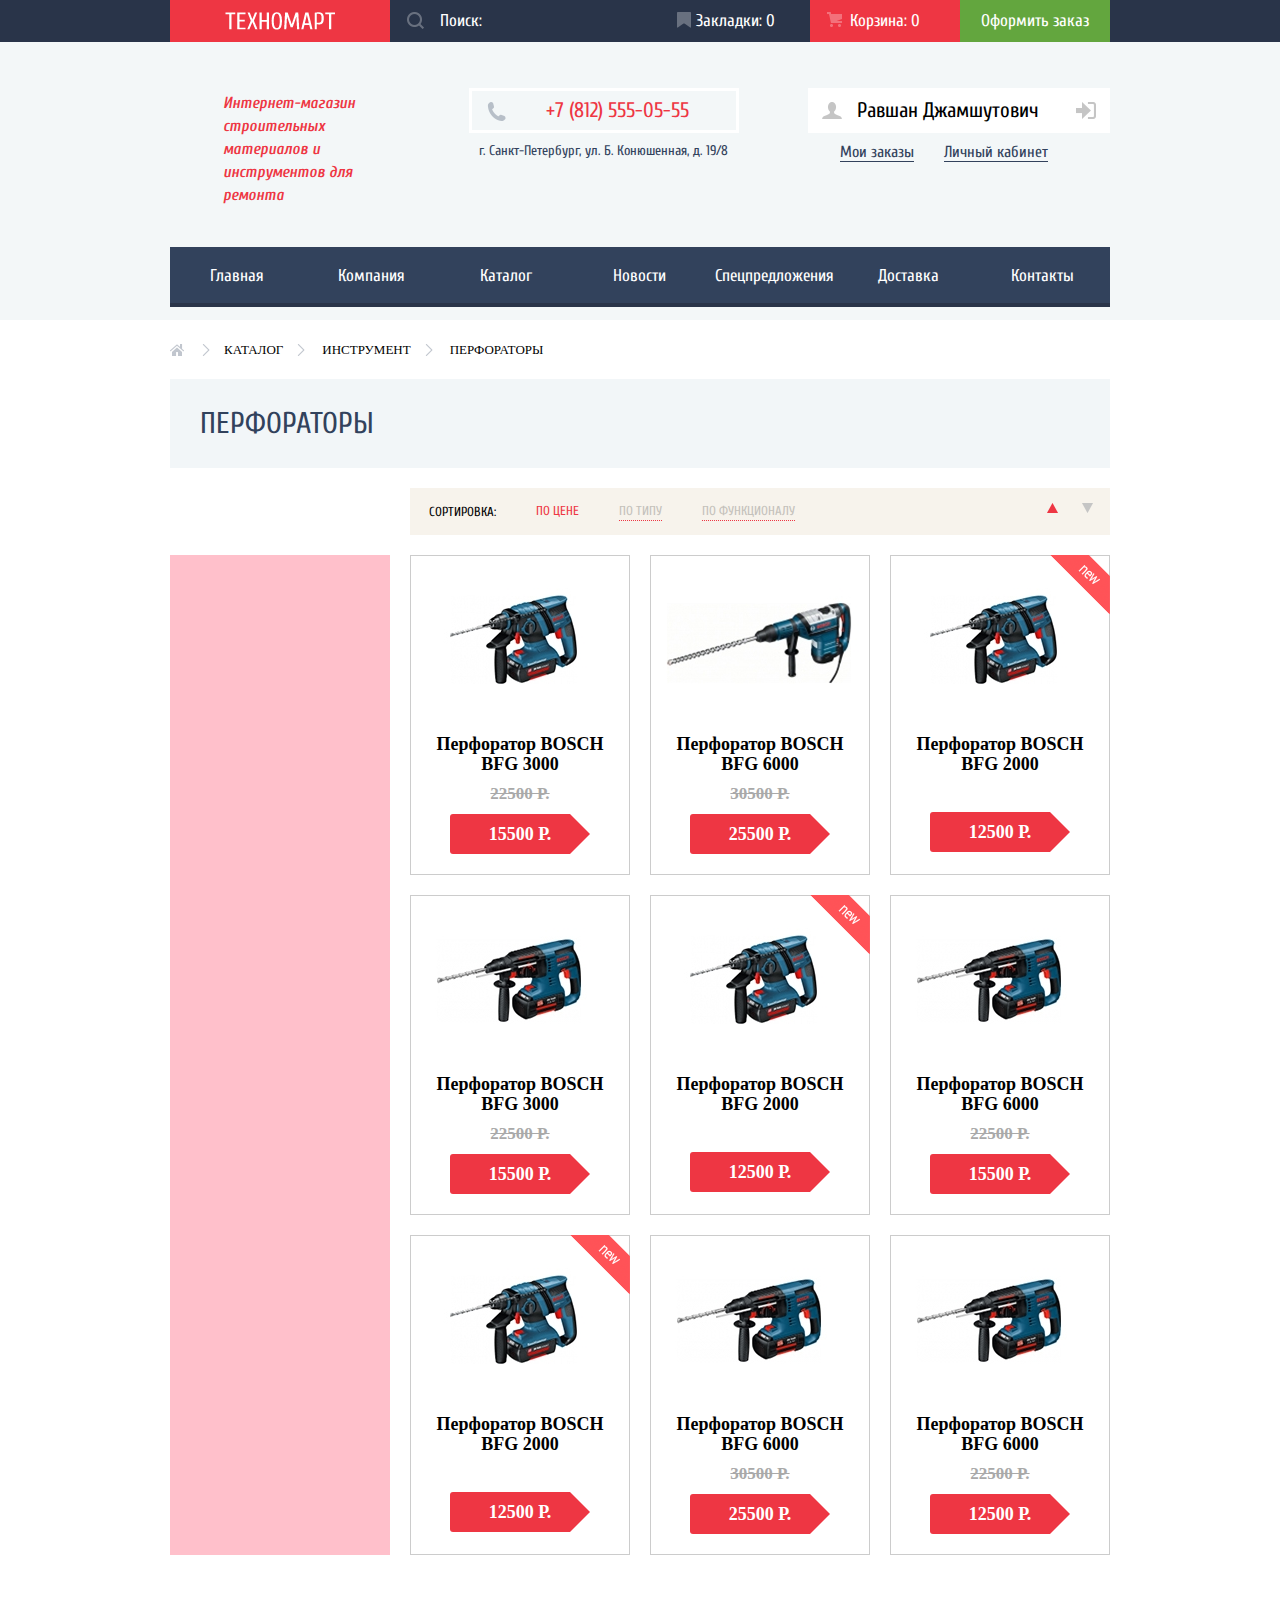
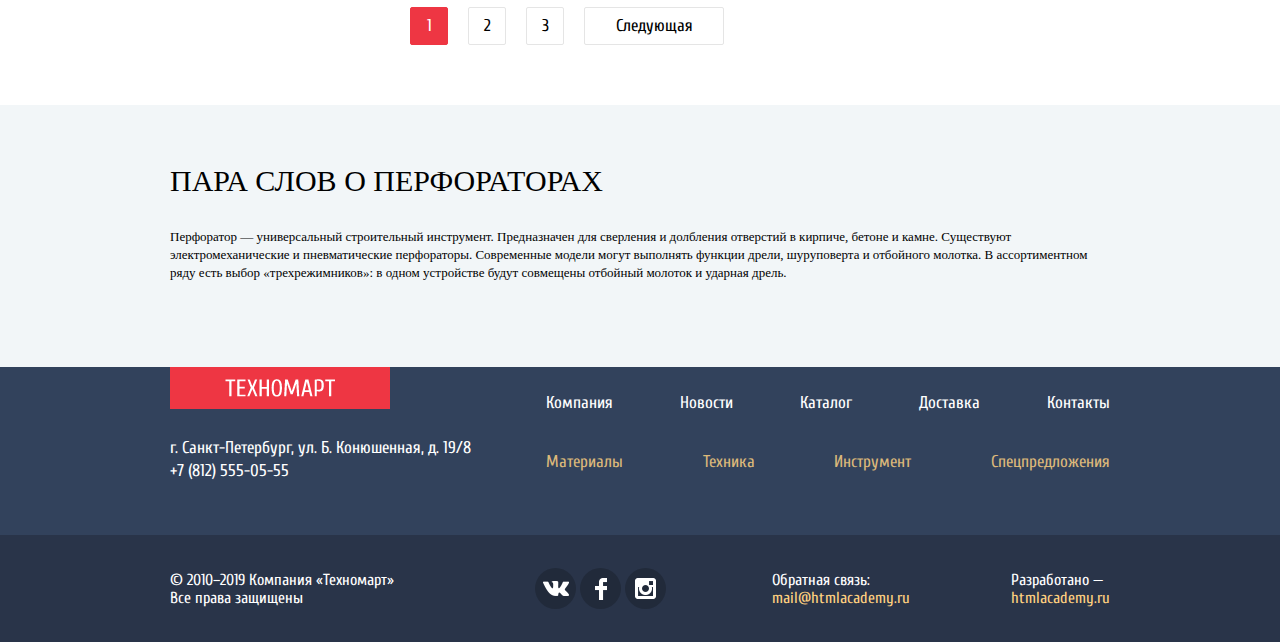
==== catalog.html @ b79b7dbd "change header in catalog" ====
<!DOCTYPE html>
<html lang="ru">
  <head>
    <meta charset="utf-8">
    <title>HTML Academy: Teхномарт</title>
    <link href='https://fonts.googleapis.com/css?family=Open+Sans:400,700&subset=cyrillic-ext,cyrillic' rel='stylesheet' type='text/css'>
    <link href='https://fonts.googleapis.com/css?family=Cuprum:400,700&subset=cyrillic-ext,cyrillic' rel='stylesheet' type='text/css'>
    <link rel="stylesheet" href="./style.css">
  </head>
  <body>
    <header class="header catalog-header">
      <nav class="main-navigation">
        <div class="navigator-container">
          <div class="navigator-wrapper">
            <div class="header-logo logo">
              <a class="logo" href="#">
                <img src="img/logo.png" width="110" height="18" alt="Логотип техномарта">
              </a>
            </div>
            <ul class="user-navigation">
              <li class="user-navigation-item search-form">
                <form class="search" action="https://echo.htmlacademy.ru/" method="post">
                  <input class="search-field" type="text" name="search" placeholder="Поиск:">
                </form>
              </li>
              <li class="user-navigation-item bookmarks"><a href="#">Закладки: 0</a></li>
              <li class="user-navigation-item basket basket-red"><a href="#">Корзина: 0</a></li>
              <li class="user-navigation-item order"> <a href="#">Оформить заказ</a></li>
            </ul>
          </div>
        </div>
        <div class="nav-container">
          <p class="designation">Интернет-магазин строительных материалов и инструментов для ремонта</p>
          <div class="contacts">
            <p class="phone">+7 (812) 555-05-55</p>
            <p class="location">г. Санкт-Петербург, ул. Б. Конюшенная, д. 19/8</p>
          </div>
          <div class="profile-navigation">
            <a class="profile-block" href="#">Равшан Джамшутович</a>
            <div class="user-links">
              <a class="user-link booking" href="#">Мои заказы</a>
              <a class="user-link personal-cabinet" href="#">Личный кабинет</a>
            </div>
          </div>
        </div>
        <ul class="site-navigation">
          <li class="site-navigation-item"><a href="/index.html">Главная</a></li>
          <li class="site-navigation-item"><a href="#">Компания</a></li>
          <li class="site-navigation-item"><a href="#">Каталог</a></li>
          <li class="site-navigation-item"><a href="#">Новости</a></li>
          <li class="site-navigation-item"><a href="#">Спецпредложения</a></li>
          <li class="site-navigation-item"><a href="#">Доставка</a></li>
          <li class="site-navigation-item"><a href="#">Контакты</a></li>
        </ul>
      </nav>
    </header>
    <main>
      <div class="main-container">
        <ul class="search-list">
          <li class="search-item"><a class="search-link" href="#">каталог</a></li>
          <li class="search-item"><a class="search-link" href="#">инструмент</a></li>
          <li class="search-item"><a class="search-link" href="#">перфораторы</a></li>
        </ul>
        <div class="instrument-title-block">
          <h1 class="instrument-title">Перфораторы</h1>
        </div>
        <div class="sorting">
          <span class="sorting-title">Сортировка:</span>
          <ul class="sorting-items">
            <a class="sorting-item sorting-item-active" href="#">По цене</a>
            <a class="sorting-item" href="#">По типу</a>
            <a class="sorting-item" href="#">По функционалу</a>
          </ul>
          <div class="amount-sorting">
            <a href="#" class=" triangle triangle-up" aria-label="Отсортировать по возрастанию"></a>
            <a href="#" class=" triangle triangle-down" aria-label="Отсортировать по убыванию"></a>
          </div>
        </div>
        <div class="catalog-wrapper">
          <form class="filters"></form>
          <div class="catalog-list">
            <div class="catalog-item">
              <div class="actions">
                <a class="buy" href="#">Купить</a>
                <a class="bookmark" href="#">В закладки</a>
              </div>
              <div class="image">
                <img width="218" height="170" src="img/catalog-product2.jpg" alt="Товар в каталоге">
              </div>
              <div class="title">Перфоратор BOSCH BFG 3000</div>
              <div class="discount">22500 Р.</div>
              <div class="price">15500 Р.</div>
            </div>
            <div class="catalog-item">
              <div class="actions">
                <a class="buy" href="#">Купить</a>
                <a class="bookmark" href="#">В закладки</a>
              </div>
              <div class="image">
                <img width="218" height="170" src="img/catalog-product1.jpg" alt="Товар в каталоге">
              </div>
              <div class="title">Перфоратор BOSCH BFG 6000</div>
              <div class="discount">30500 Р.</div>
              <div class="price">25500 Р.</div>
            </div>
            <div class="catalog-item">
              <div class="flag flag-new">новинка</div>
              <div class="actions">
                <a class="buy" href="#">Купить</a>
                <a class="bookmark" href="#">В закладки</a>
              </div>
              <div class="image">
                <img width="218" height="170" src="img/catalog-product4.jpg" alt="Товар в каталоге">
              </div>
              <div class="title selected">Перфоратор BOSCH BFG 2000</div>
              <div class="price">12500 Р.</div>
            </div>
            <div class="catalog-item">
              <div class="actions">
                <a class="buy" href="#">Купить</a>
                <a class="bookmark" href="#">В закладки</a>
              </div>
              <div class="image">
                <img width="218" height="170" src="img/catalog-product3.jpg" alt="Товар в каталоге">
              </div>
              <div class="title">Перфоратор BOSCH BFG 3000</div>
              <div class="discount">22500 Р.</div>
              <div class="price">15500 Р.</div>
            </div>
            <div class="catalog-item">
              <div class="flag flag-new">новинка</div>
              <div class="actions">
                <a class="buy" href="#">Купить</a>
                <a class="bookmark" href="#">В закладки</a>
              </div>
              <div class="image">
                <img width="218" height="170" src="img/catalog-product4.jpg" alt="Товар в каталоге">
              </div>
              <div class="title selected">Перфоратор BOSCH BFG 2000</div>
              <div class="price">12500 Р.</div>
            </div>
            <div class="catalog-item">
              <div class="actions">
                <a class="buy" href="#">Купить</a>
                <a class="bookmark" href="#">В закладки</a>
              </div>
              <div class="image">
                <img width="218" height="170" src="img/catalog-product3.jpg" alt="Товар в каталоге">
              </div>
              <div class="title">Перфоратор BOSCH BFG 6000</div>
              <div class="discount">22500 Р.</div>
              <div class="price">15500 Р.</div>
            </div>
            <div class="catalog-item">
              <div class="flag flag-new">новинка</div>
              <div class="actions">
                <a class="buy" href="#">Купить</a>
                <a class="bookmark" href="#">В закладки</a>
              </div>
              <div class="image">
                <img width="218" height="170" src="img/catalog-product4.jpg" alt="Товар в каталоге">
              </div>
              <div class="title selected">Перфоратор BOSCH BFG 2000</div>
              <div class="price">12500 Р.</div>
            </div>
            <div class="catalog-item">
              <div class="actions">
                <a class="buy" href="#">Купить</a>
                <a class="bookmark" href="#">В закладки</a>
              </div>
              <div class="image">
                <img width="218" height="170" src="img/catalog-product3.jpg" alt="Товар в каталоге">
              </div>
              <div class="title">Перфоратор BOSCH BFG 6000</div>
              <div class="discount">30500 Р.</div>
              <div class="price">25500 Р.</div>
            </div>
            <div class="catalog-item">
              <div class="actions">
                <a class="buy" href="#">Купить</a>
                <a class="bookmark" href="#">В закладки</a>
              </div>
              <div class="image">
                <img width="218" height="170" src="img/catalog-product3.jpg" alt="Товар в каталоге">
              </div>
              <div class="title">Перфоратор BOSCH BFG 6000</div>
              <div class="discount">22500 Р.</div>
              <div class="price">12500 Р.</div>
            </div>
          </div>
        </div>
        <div class="page-links">
          <a class="page-link page-link-active" href="#" aria-label="Текущая страница 1">1</a>
          <a class="page-link" href="#" aria-label="Страница 2">2</a>
          <a class="page-link" href="#" aria-label="Страница 3">3</a>
          <a class="page-link page-link-next" href="#" aria-label="Следующая страница">Следующая</a>
        </div>
      </div>
    </div>
    <div class="info-tool">
      <div class="info-tool-wrapper">
        <h2 class="tool-title">Пара слов о перфораторах</h2>
        <p class="tool-desc">Перфоратор — универсальный строительный инструмент. Предназначен для сверления и долбления отверстий в кирпиче, бетоне и камне. Существуют электромеханические и пневматические перфораторы. Современные модели могут выполнять функции дрели, шуруповерта и отбойного молотка. В ассортиментном ряду есть выбор «трехрежимников»: в одном устройстве будут совмещены отбойный молоток и ударная дрель.</p>
      </div>  
      </div>
    <footer class="main-footer">
      <div class="first-footer-container">
        <div class="first-footer">
          <div class="footer-logo logo">
            <a class="logo" href="#">
              <img src="img/logo.png" width="110" height="18" alt="Логотип техномарта">
            </a>
          </div>
          <ul class="footer-navigator-items">
            <li><a class="footer-navigator-link" href="#">Компания</a></li>
            <li><a class="footer-navigator-link" href="#">Новости</a></li>
            <li><a class="footer-navigator-link" href="#">Каталог</a></li>
            <li><a class="footer-navigator-link" href="#">Доставка</a></li>
            <li><a class="footer-navigator-link" href="#">Контакты</a></li>
          </ul>
          <div class=" footer-contacts">
            <p>г. Санкт-Петербург, ул. Б. Конюшенная, д. 19/8</p>
            <p>+7 (812) 555-05-55</p>
          </div>
          <ul class="footer-promo-items">
            <li><a class="footer-promo-link" href="#">Материалы</a></li>
            <li><a class="footer-promo-link" href="#">Техника</a></li>
            <li><a class="footer-promo-link" href="#">Инструмент</a></li>
            <li><a class="footer-promo-link" href="#">Спецпредложения</a></li>
          </ul>
        </div>
      </div>  
      <div class="second-footer">
        <div class="second-footer-container">
          <p>© 2010–2019 Компания &laquo;Техномарт&raquo;<br> Все права защищены</p>
          <ul class="footer-social">
            <li><a class="footer-social-link footer-social-link-vk" href="#"><span class="visually-hidden">Мы в контакте</span></a></li>
            <li><a class="footer-social-link footer-social-link-fb" href="#"><span class="visually-hidden">Мы в фейсбуке</span></a></li>
            <li><a class="footer-social-link footer-social-link-insta" href="#"><span class="visually-hidden">Мы в инстаграмме</span></a></li>
          </ul>
          <address class="footer-copyright">
            <p>Обратная связь:</p>
            <a class="footer-link" href="#">mail@htmlacademy.ru</a>
          </address>
          <div>
            <p>Разработано — </p>
            <a class="footer-link" href="https://htmlacademy.ru/intensive/htmlcss">htmlacademy.ru</a>
          </div>
        </div> 
      </div>
    </footer>
  </main>
---- style.css ----
body {
  margin: 0;
  padding: 0;
  font-family: "Cuprum";
  font-size: 17px;
  line-height: 18px;
  font-weight: 400;
  color: #000000;
}

.visually-hidden {
  display: none;
}

.user-navigation, .site-navigation {
  list-style: none;
}

.header {
  width: 100%;
  background-color: #f3f7f8;
  min-height: 320px;
  margin-bottom: 60px;
}

.navigator-container {
  background-color: #293449;
  width:100%;
}

.navigator-wrapper  {
  display: flex;
  justify-content:space-between;
  width: 940px;
  min-height: 42px;
  padding:0;
  margin:0;
  margin:0 auto;
}

.user-navigation {
  display:flex;
  align-items: center;
  margin:0;
  padding:0;
}

.logo {
  display: flex;
  justify-content: center;
  align-items: center;
  width: 220px;
  min-height:42px;
  background-color: #ee3643;
}

.logo:hover {
  background-color: #ca2c37;
}

.logo:active {
  background-color: #ba2732;
}

.user-navigation-item,
.search-form input::placeholder {
  color:#ffffff;
  font-size: 17px;
  font-family: "Cuprum";
  line-height: 18px;
}

.search-form input::placeholder {
  padding-left:50px;
  box-sizing: border-box;
}

.user-navigation a {
  display:flex;
  width: 150px;
  min-height: 42px;
  align-items: center;
  justify-content: center;
}

.user-navigation a:active,
.user-navigation a:hover {
  background-color: #212a3a;
}

.user-navigation a:focus {
  background-color: #161d29;
  opacity:0.3;
}

.search-form {
  position: relative;
  width:270px;
}

.search-form::before {
  content: "";
  position: absolute;
  top:12px;
  left:17px;
  width:17px;
  height: 17px;
  background-image: url("img/icon-search.png");
  background-repeat: no-repeat;
  background-position: 0 0;
}

.bookmarks {
  position: relative;
}

.bookmarks::before {
  content: "";
  position: absolute;
  top:12px;
  left:17px;
  width:14px;
  height: 16px;
  background-image: url("img/icon-bookmark.png");
  background-repeat: no-repeat;
  background-position: 0 0;
}

.basket {
  position: relative;
}

.basket::before {
  content: "";
  position: absolute;
  top:12px;
  left:17px;
  width:15px;
  height:15px;
  background-image: url("img/cart-icon.png");
  background-repeat: no-repeat;
  background-position: 0 0;
}

.user-navigation-item.order  {
  background-color: #63a63e;
}

.user-navigation-item.order:hover a {
  background-color: #5fbb2d;
}

.user-navigation-item.order:active {
  background-color: #63a63e;
  opacity: 0.8;
}

.search-form  input {
  width: 270px;
  min-height: 42px;
  border: none;
  background-color: inherit;
  padding: 0;
}

.header a {
  text-decoration:none;
  color:#ffffff;
}

.nav-container p {
  color: #ee3643;
}

.designation {
  width: 196px;
  margin: 50px 70px 40px 53px;
  padding: 0;
  font-size: 16px;
  font-style: italic;
  font-family: "Cuprum";
  line-height: 23px;
  font-weight: 600;
}

.contacts {
  margin-right: 69px;
  width:270px;
}

.phone {
  position: relative;
  box-sizing: border-box;
  display: flex;
  align-items: center;
  width: 270px;
  height: 45px;
  border: 3px solid #ffffff;
  font-size: 21px;
  line-height: 21px;
  margin-top:46px;
  margin-bottom: 6px;
  padding-left: 74px;
}

.phone::before {
  content: "";
  position: absolute;
  top:11px;
  left:15px;
  width:19px;
  height: 19px;
  background-image: url("img/icon-phone.png");
}

.contacts .location {
  display: inline-block;
  color: #32425c;
  font-size: 14px;
  line-height: 24px;
  padding-left:10px;
  margin:0;
}

.login-navigation {
  display:flex;
  list-style: none;
  margin-top: 46px;
  padding:0;
}

.login-navigation a {
  display: flex;
  justify-content: center;
  align-items: center;
  font-size: 21px;
  line-height: 21px;
  color:#000000;
  background-color: #ffffff;
  border:none;
  height: 45px;
}

.login-link {
  position: relative;
  width: 121px;
  padding-left: 17px;
  margin-right: 10px;
  box-sizing: border-box;
}

.login-link::before {
  content: "";
  position: absolute;
  top:14px;
  left:14px;
  width:20px;
  height: 17px;
  background-image: url("img/icon-login.png");
}

.login-link:hover,
.registration-link:hover {
  color: #ee3643;
}

.login-link:active,
.registration-link:active {
  color: #b2b2b2;
}

.registration-link {
  width: 150px;
}

.nav-container {
  display:flex;
  justify-content: space-between;
  width:940px;
  margin:0 auto;
}

.site-navigation {
  display:flex;
  flex-wrap: wrap;
  justify-content:space-around;
  width: 940px;
  min-height: 56px;
  background-color:#32425c;
  border-bottom: 4px solid #293449;
  padding: 0;
  margin: 0;
  margin: 0 auto;
}

.site-navigation a {
  display:flex;
  justify-content: center;
  align-items: center;
  width: 127px;
  min-height: 56px;
  font-size: 17px;
  line-height: 17px;
}
.site-navigation a:active,
.site-navigation a:hover {
  background-color: #293449;
}

.site-navigation a:focus {
  background-color: #293449;
  opacity:0.5;
}
  /* для секшн каталог */
.main-container {
  /* width: 940px; */
  margin: 0 auto;
}

.promo-item {
  position: relative;
  width: 300px;
  height: 123px;
  padding-left: 23px;
  padding-right: 23px;
  box-sizing: border-box;
}

.promo {
  margin-bottom: 53px;
}

.promo-item h3 {
  font-size: 24px;
  font-weight: 700;
  line-height: 30px;
  color: #ffffff;
  margin: 0;
  padding: 0;
  padding-top: 23px;
  margin-bottom: 11px;
}

.promo-item-link {
  position: relative;
  display:flex;
  justify-content: center;
  align-items: center;
  width:135px;
  min-height:38px;
  font-size: 14px;
  line-height: 18px;
  text-transform: uppercase;
  color:#ffffff;
  text-decoration: none;
  box-sizing: border-box;
}

.promo-item-materials a {
  background-color: #e5ac40;
}

.promo-item-tool a {
  background-color: #35a9cc;
}

.promo-item-teсhnics a {
  background-color: #c682c2;
}

.promo-item-discount a {
  background-color: #80c181;
}

.promo-item-delivery a {
  background-color: #e5ad40;
}

.promo-item a:hover {
  background-color: rgba(0, 0, 0, 0.3);
}

.promo-item a:active {
  background-color: rgba(0, 0, 0, 0.5);
}

.promo-item-materials {
  background-color: #f6b22d;
}

.promo-item-tool {
background-color: #3bbce3;
}

.promo-item-teсhnics {
  background-color: #dc91d8;
}

.promo-item-discount {
  background-color: #8ed78f;
  grid-column: 3/4;
}

.promo-item-delivery {
  background-color: #ffc047;
  grid-column: 3/4;
}

.promo-item::after {
  content: "";
  position: absolute;
  display: block;
}

.promo-item-materials::after {
  top: 35px;
  right: 40px;
  width: 44px;
  height: 65px;
  background-image: url("img/icon-1.png");
}

.promo-item-tool::after {
  top: 35px;
  right: 40px;
  width: 75px;
  height: 61px;
  background-image: url("img/icon-2.png");
}

.promo-item-teсhnics::after {
  top: 35px;
  right: 40px;
  width: 78px;
  height: 62px;
  background-image: url("img/icon-3.png");
}

.promo-item-discount::after {
  top: 30px;
  right: 40px;
  width: 59px;
  height: 72px;
  background-image: url("img/icon-4.png");
}

.promo-item-delivery::after {
  top: 35px;
  right: 40px;
  width: 78px;
  height: 63px;
  background-image: url("img/icon-5.png");
}

.promo-list a {
  list-style: none;
}

.promo-main-container {
  margin: 0 auto;
  width: 940px;
}

.promo-list {
  list-style: none;
  display: grid;
  grid-template-columns: 300px 300px 300px;
  grid-template-rows: 123px 123px 123px;
  grid-gap: 20px;
  padding-left: 0;
  margin: 0;
}

.first-promo-container {
  display:flex;
  justify-content: space-between;
  margin-bottom:20px;
}

.second-promo-container {
  display: flex;
  justify-content: space-between;
  width:940px;
}

.slider-item {
  display: none;
}

.slider-item:nth-child(1) {
  display: block;
}

.slider {
  width: 620px;
  position: relative;
}

.slider-list {
  position: absolute;
  margin: 0;
  padding: 0;
  list-style: none;
}

.slider-item {
  position: relative;
}

.slider-item h3 {
  position: absolute;
  top: 25px;
  left: 25px;
  font-size: 36px;
  font-weight: 700;
  line-height: 30px;
  color: #ffffff;
  text-transform: uppercase;
  margin: 0;
}

.slider-item p {
  position: absolute;
  top: 70px;
  left: 25px;
  font-size: 18px;
  line-height: 0.4;
  color: #ffffff;
  margin: 0;
}

.button {
  width: 200px;
  min-height: 38px;
  display: flex;
  align-items: center;
  justify-content: center;
  font-size: 14px;
  line-height: 18px;
  text-transform: uppercase;
  text-decoration: none;
  color: #ffffff;
  background-color: #ee3643;
  border-radius: 3px;
  border: none;
  box-sizing: border-box;
}

.slider-item-button.button {
  position: absolute;
  bottom: 25px;
  left: 25px;
  width: 195px;
}

.button:hover,
.button:focus {
  background-color: #ca2c37;
}

.button:active {
  background-color: #ba2732;
}

.slider-controls i {
  position: relative;
  display: inline-block;
  width: 22px;
  height: 40px;
  cursor: pointer;
}

.slider-arrow-left,
.slider-arrow-right {
  width: 22px;
  height: 40px;
  position: absolute;
  cursor: pointer;
  z-index: 4;
  padding: 0;
  margin: 0;
  border: none;
  background-color: transparent;
}

.slider-arrow-left {
  left: 24px;
  top: 114px;
  display: block;
  background-image: url("img/icon-left.png");
  background-repeat: no-repeat;
}

.slider-arrow-right {
  right: 24px;
  top: 114px;
  display: block;
  background-image: url("img/icon-right.png");
  background-repeat: no-repeat;
}

.popular-products-title.container,
.popular-producers-title.container{
  display: flex;
  justify-content: space-between;
  align-items: center;
  flex-wrap: wrap;
  width: 940px;
  min-height: 89px;
  background-color: #f9f5f0;
  margin: 0 auto;
  margin-bottom: 20px;
}

.producers-button.button,
.popular-products-button.button {
  width: 253px;
}

.popular-products-title.container h3,
.popular-producers-title.container h3 {
  color: #32425c;
  font-size: 30px;
  line-height:30px;
  font-weight: 400;
  text-transform: uppercase;
  margin:0;
  padding-left: 30px;
}

.popular-products-title.container div,
.popular-producers-title.container div {
  padding-right:24px;
}

.producers-list {
  display:flex;
  flex-wrap: wrap;
  justify-content: space-between;
  width:940px;
  margin: 0 auto;
  list-style: none;
  padding:0;
}

.producers-item {
  position: relative;
  display:block;
  width: 220px;
  min-height: 145px;
  background-color: #ffffff;
  border: 1px solid #ebebeb;
  box-sizing: border-box;
  margin-bottom: 20px;
}

.producers-item:hover {
  border: none;
  box-shadow: 0 14px 28px rgba(0,0,0,0.25), 0 10px 10px rgba(0,0,0,0.22);
}

.producers-item:active {
  border: none;
  box-shadow: 0 7px 14px rgba(0,0,0,0.25), 0 5px 5px rgba(0,0,0,0.22);
  opacity: 0.5;
}

.producers-list a {
  position: absolute;
  top: 50%;
  left: 50%;
  margin-right: -50%;
  transform: translate(-50%, -50%);
  text-align: center;
}

.catalog-items {
  display: grid;
  grid-template-columns:auto auto auto auto;
  gap: 20px;
  width: 940px;
  margin: 20px auto;
}

.catalog-item {
  position: relative;
  display: inline-block;
  width: 218px;
  font-family: "PT Sans";
  color: #000000;
  font-size: 18px;
  font-weight: bold;
  line-height: 20px;
  border: 1px solid #ccc;
  text-align: center;
}

.catalog-item:hover {
  border: none;
  box-shadow: 0 14px 28px rgba(0,0,0,0.25), 0 10px 10px rgba(0,0,0,0.22);
}

.catalog-item .flag {
  position: absolute;
  top: -1px;
  right: -1px;
  width: 60px;
  height: 60px;
  text-indent: -1000px;
  overflow: hidden;
  z-index: 20;
}

.catalog-item .flag-new {
  background: url("img/new-flag.png") no-repeat 0 0;
}

.catalog-item .actions {
  position: absolute;
  top: 0;
  left: 0;
  width: 218px;
  height: 88px;
  padding: 40px 0;
  background-color: rgba(255,255,255,0.9);
  z-index: 10;
}

.catalog-item .actions .buy,
.catalog-item .actions .bookmark {
  display: block;
  width: 129px;
  text-align: center;
  margin: 0 auto;
  margin-bottom: 7px;
  padding: 7px 0;
  background-color: #63a63e;
  border: 3px solid #63a63e;
  border-bottom-color: #367315;
  color: #ffffff;
  font-weight: normal;
  font-family: "Cuprum", sans-serif;
  font-size: 14px;
  line-height: 18px;
  border-radius: 3px;
  text-decoration: none;
  text-transform: uppercase;
}

.catalog-item .actions .buy {
  position: relative;
}

.catalog-item .actions .buy::before {
  content: "";
  position: absolute;
  top: 7px;
  left: 17px;
  width: 15px;
  height: 15px;
  background-image: url(img/cart-icon.png);
  background-repeat: no-repeat;
  background-position: 0 0;
}

.catalog-item .actions .buy:hover {
  background-color: #5fbb2d;
  border-bottom: 2px solid #367315;
}

.catalog-item .actions .buy:active {
  background-color: #518534;
  border-bottom-color: #518534;
}

 .catalog-item .actions .bookmark {
  color:#32425c;
  background-color: #ffffff;
  border-bottom-color: #63a63e;
}

.catalog-item .actions .bookmark:hover {
  color: #32425c ;
  border-color: #32425c;
}

.catalog-item .actions .bookmark:active {
  color: #32425c;
  border-color: #32425c;
  opacity: 0.5;
}

.catalog-item .image {
  width: 218px;
  height: 168px;
}

.catalog-item .image img {
  max-width: 100%;
}

.catalog-item .title {
  min-height: 40px;
  padding: 0 25px;
  margin-top: 10px;
  margin-bottom: 10px;
}

.title.selected {
  margin-bottom: 38px;
}

.catalog-item .discount {
  color: #a9a9a9;
  text-decoration: line-through;
  font-size: 17px;
}

.catalog-item .price {
  position: relative;
  width: 80px;
  margin: 10px auto;
  margin-bottom: 20px;
  padding: 10px 30px;
  color: #ffffff;
  background-color: #ee3643;
  border-radius: 3px;
}

.catalog-item .price:after {
  content: "";
  position: absolute;
  top: 0;
  right: -20px;
  width: 0;
  height: 0;
  border: 20px solid white;
  border-left-color: #ee3643;
}

.catalog-item .actions {
  display: none;
}

.catalog-item:hover .actions {
  display: block;
}
.catalog-item:hover .image {
  opacity: 0.8;
}

.popular-producers {
  margin-bottom: 65px;
}

.services {
  color:#000000;
  background-color: #f4f8f9;
}

.services h3,
.technomart-information h3 {
  font-size: 30px;
  line-height: 30px;
  font-weight: normal;
  text-transform: uppercase;
  color:#000000;
  margin:0;
  margin-bottom: 28px;
}

.service {
  padding-top: 65px;
}
 
.service-items-text {
  display: flex;
  list-style: none;
  margin: 0;
  padding: 0;
}

.services p,
.technomart-information p {
  font-family: "PT Sans";
  font-size: 13px;
  line-height: 24px;
  color: #000000;
  font-weight: normal;
  margin: 0;
}

.service p {
  margin-bottom: 62px;
}

.service-item-text {
  width: 500px;
  flex-shrink: 0;
}

.service-item-title {
  color: #32425c;
  font-size: 36px;
  line-height: 36px;
  padding-top: 3px;
}

.service-link {
  display: block;
  width: 240px;
  font-size: 21px;
  line-height: 30px;
  color:#ffffff;
  background-color: #32425c;
  border-bottom: 1px solid #293449;
  text-decoration: none;
  padding-top: 15px;
  padding-bottom: 15px;
  padding-left: 22px;
  padding-right: 22px;
  box-sizing: border-box;
}

.service-link:hover {
  background-color: #293449;
}

.service-link:active {
  color: #32425c;
  background-color: #ffffff;
  border-bottom: 1px solid #ffffff;
}

.service-item-wrapper .service-item-desc {
  max-width: 320px;
  margin-bottom: 30px;
} 

.services .container {
  width: 940px;
  margin: 0 auto;
}

.services .wrapper {
  display: flex;
}

.services {
  margin-bottom: 80px;
}

.slider-wrapper {
  display: flex;
  justify-content: space-between;
}

.service-container {
  max-width: 500px;
  overflow: hidden;
}
.service-input {
  display: none;
}

.service-input-guarantee:checked ~ .service-container .service-items-text {
  margin-left: -500px;
}

.service-input-credit:checked ~ .service-container .service-items-text {
  margin-left: -1000px;
} 
.credit-button {
  width: 195px;
  box-sizing: border-box;
  margin: 0;
  padding: 0;
}

.transport-items {
  color:#000000;
  margin: 0;
  padding: 0;
  list-style: none;
}

.transport-item a {
  font-size: 18px;
  line-height: 20px;
}

.technomart-information {
  width: 940px;
  margin: 0 auto;
  display: flex;
  justify-content: space-between;
  margin-bottom: 80px;
}

.about-technomart {
  width: 519px;
}

.technomart-information p {
  margin: 0;
  margin-bottom: 20px;
  font-weight: normal;
}

.technomart-information h3 {
  margin: 0;
  margin-bottom: 25px;
}

.transport-item {
  position: relative;
  padding-left: 38px;
  margin-bottom: 22px;
}

.transport-item::before {
  content: "";
  position: absolute;
  top: 7px;
  left: 0;
  display: block;
  width: 25px;
  height: 2px;
  background-color: #ee3643;
}

.map {
  margin-bottom: 30px;
}

.technomart-information .first-paragraph {
  margin: 0;
  margin-bottom: 31px;
}

.services-button.button {
  width: 220px;
}

.contacts-button.button {
  width: 300px;
}

 .main-footer {
   background-color: #32425c;
 }

.main-footer p {
   color: #ffffff;
   margin: 0;
   margin-bottom: 5px;
}

.first-footer {
   display: grid;
   grid-template-columns: 40% 60%;
   background-color: #32425c;
   margin-bottom: 50px;
}

.footer-logo {
   margin-bottom: 30px;
}

.footer-navigator-items,
.footer-promo-items {
  display: flex;
  align-items: center;
  justify-content: space-between;
  list-style: none;
  padding: 0;
  margin: 0;
}

.footer-navigator-items a,
.footer-promo-items a {
  text-decoration: none;
  color:#ffffff;
}

.footer-promo-items a {
  color: #dbb87a;
}

.footer-promo-link:hover,
.footer-navigator-link:hover {
  text-decoration: underline;
}

.footer-promo-link:active,
.footer-navigator-link:active {
  text-decoration: none;
  opacity: 0.5;
}

.second-footer {
  min-height: 107px;
  background-color: #293449;
}

.second-footer p {
  font-style: normal;
  font-size: 16px;
  line-height: 18px;
  margin: 0;
  padding: 0;
}

.second-footer-container {
  display: flex;
  align-items: center;
  justify-content: space-between;
  width: 940px;
  min-height: inherit;
  margin: 0 auto;
}

.footer-social {
  list-style: none;
  display: flex;
  justify-content: space-between;
}

.footer-social-link {
  display: block;
  width: 41px;
  height: 41px;
  border-radius: 50%;
  text-decoration: none;
  background-color: #212a3a;
  background-repeat: no-repeat;
  background-position: center;
  box-sizing: border-box;
  margin-right: 4px;
}

.footer-social-link:hover,
.footer-social-link:active {
  background-color: #ee3643;
}

.footer-social-link-vk {
  background-image: url("img/vk-icon.png");
}

.footer-social-link-fb {
  background-image: url("img/fb-icon.png");
}

.footer-social-link-insta {
  background-image: url("img/insta-icon.png");
}

.footer-link {
  text-decoration: none;
  font-size: 16px;
  line-height: 18px;
  color: #ffd180;
  font-style: normal;
}

.footer-link:hover {
  text-decoration: underline;
}

.footer-link:active {
  text-decoration: none;
  color: #ee3643;
}

.first-footer-container {
  max-width: 940px;
  margin: 0 auto;
}

/* styles for catalog */

.basket-red {
  background-color: #ee3643;
}

.user-links {
  display: flex;
  justify-content: center;
}

.user-links .user-link{
  color: #32425c;
  font-size: 16px;
  border-bottom: 1px solid #32425c;
  margin-right: 30px;
}

.profile-navigation .profile-block {
  position: relative;
  min-width: 186px;
  padding-left:  47px;
  padding-right: 69px;
  display: flex;
  align-items: center;
  justify-content: center;
  font-size: 21px;
  line-height: 21px;
  color: #000000;
  background-color: #ffffff;
  border: none;
  height: 45px;
  margin-bottom: 10px;
}

.profile-navigation {
  display: flex;
  flex-direction: column;
  list-style: none;
  margin-top: 46px;
  padding: 0;
}
.profile-block::before {
  content: "";
  position: absolute;
  top: 14px;
  left: 14px;
  width: 20px;
  height: 17px;
  background-image: url(img/icon-user.png);
}

.profile-block::after {
  content: "";
  position: absolute;
  top: 14px;
  right: 14px;
  width: 20px;
  height: 17px;
  background-image: url(img/icon-login.png);
}

.header.catalog-header {
  margin-bottom: 0;
}

.search-list {
  position: relative;
  display: flex;
  height: 59px;
  align-items: center;
  list-style: none;
  margin: 0;
  padding-left: 54px;
}

.search-list:before {
  position: absolute;
  left: 0;
  content:"";
  width: 14px;
  height: 12px;
  background-image: url("img/icon-home.png");
  background-repeat: no-repeat;
}

.search-item {
  position: relative;
}

.search-item::after {
  content:"";
  display: block;
  width: 8px;
  height: 12px;
  position: absolute;
  right: -22px;
  top: 3px;
  background-image: url("img/icon-right-small.png");
  background-repeat: no-repeat;
}

.search-item:first-child::before {
  content:"";
  display: block;
  width: 8px;
  height: 12px;
  position: absolute;
  left: -22px;
  top: 3px;
  background-image: url("img/icon-right-small.png");
  background-repeat: no-repeat;
}

.search-item:last-child::after {
  background-image: none;
}

.search-link {
  text-decoration: none;
  color: inherit;
}

.search-link:hover,
.search-link:active {
  border-bottom: 1px solid #000000;
}

.search-item {
  font-family: "PT Sans";
  text-transform: uppercase;
  font-size: 13px;
  color: #000000;
  margin-right: 39px;
}

.main-container {
  width: 940px;
  margin: 0 auto;
}

.instrument-title-block {
  display: flex;
  align-items: center;
  height: 89px;
  background-color: #f2f6f8;
  margin: 0;
  margin-bottom: 20px;
  padding-left: 30px;
  padding-right: 30px;
  padding-top: 30px;
  padding-bottom: 30px;
  box-sizing: border-box;
}

.instrument-title { 
  margin: 0;
  text-transform: uppercase;
  color: #32425c;
  font-size: 30px;
  font-weight: 400;
}

.sorting {
  display: flex;
  background-color: #f7f3ec;
  align-items: center;
  padding-left: 19px;
  padding-right: 17px;
  padding-top: 14px;
  padding-bottom: 14px; 
  margin-left: 240px;
  margin-bottom: 20px;
}

.sorting-title {
  text-transform: uppercase;
  margin: 0;
  font-size: 13px;
}

.sorting-items {
  display: flex;
  list-style: none;
  margin: 0;
}

.sorting-item {
  text-transform: uppercase;
  text-decoration: none;
  border-bottom: 1px dotted #ee3643;
  font-size: 13px;
  color: #c4c1bb;
  margin-right: 40px;
}

.sorting-item:hover {
  color: #000000;
  border-bottom: 1px solid #ee3643;
}

.sorting-item:active {
  color: #ee3643;
  border-bottom: none;
}

.sorting-item-active {
  color: #ee3643;
  border: none;
}

.amount-sorting {
  margin-left: auto;
}

.triangle {
  display: inline-block;
  vertical-align: top;
  width: 11px;
  height: 10px;
  background-repeat: no-repeat;
}

.triangle-up {
  background-image: url("img/triangle-up.png");
  margin-right: 20px;
}

.triangle-down {
  background-image: url("img/triangle-down.png");
}

.catalog-wrapper {
  display: grid;
  grid-template-columns: 220px 700px;
  column-gap: 20px;
  margin-bottom: 52px; 
}

.catalog-list {
  display: grid;
  grid-template-columns: auto auto auto;
  gap: 20px;
}

.filters {
  background-color: pink;
}

.info-tool {
  min-height: 262px;
  background-color: #f2f6f8;
  padding-left: 130px; 
  padding-right: 130px;
  padding-top: 67px;
  padding-bottom: 67px;
  box-sizing: border-box;
}

.tool-title {
  font-family: "PT Sans";
  font-size: 30px;
  font-weight: 400;
  color: #000000;
  text-transform: uppercase;
  margin: 0;
  margin-bottom: 38px;
}

.tool-desc {
  font-size: 13px;
  font-family: "PT Sans";
  font-weight: 400;
  margin: 0;
}

.info-tool-wrapper {
  width: 940px;
  margin: 0 auto;
}

.page-links {
  display: flex;
  margin-bottom: 60px;
  margin-left: 240px;

}

.page-link {
  display: flex;
  align-items: center;
  justify-content: center;
  min-width: 38px;
  min-height: 38px; 
  text-decoration: none;
  color: inherit;
  margin-right: 20px;
  border: 1px solid #e5e5e5;
  border-radius: 2px;
  box-sizing: border-box;
}

.page-link:hover {
  border: 1px solid #bdc6ca;
}

.page-link:active {
  border: 1px solid  #ee3643 ;
}

.page-link-active {
  background-color: #ee3643;
  color: #ffffff;
  border: 1px solid #ee3643;
}

 .page-link.page-link-next {
  width: 140px;
}
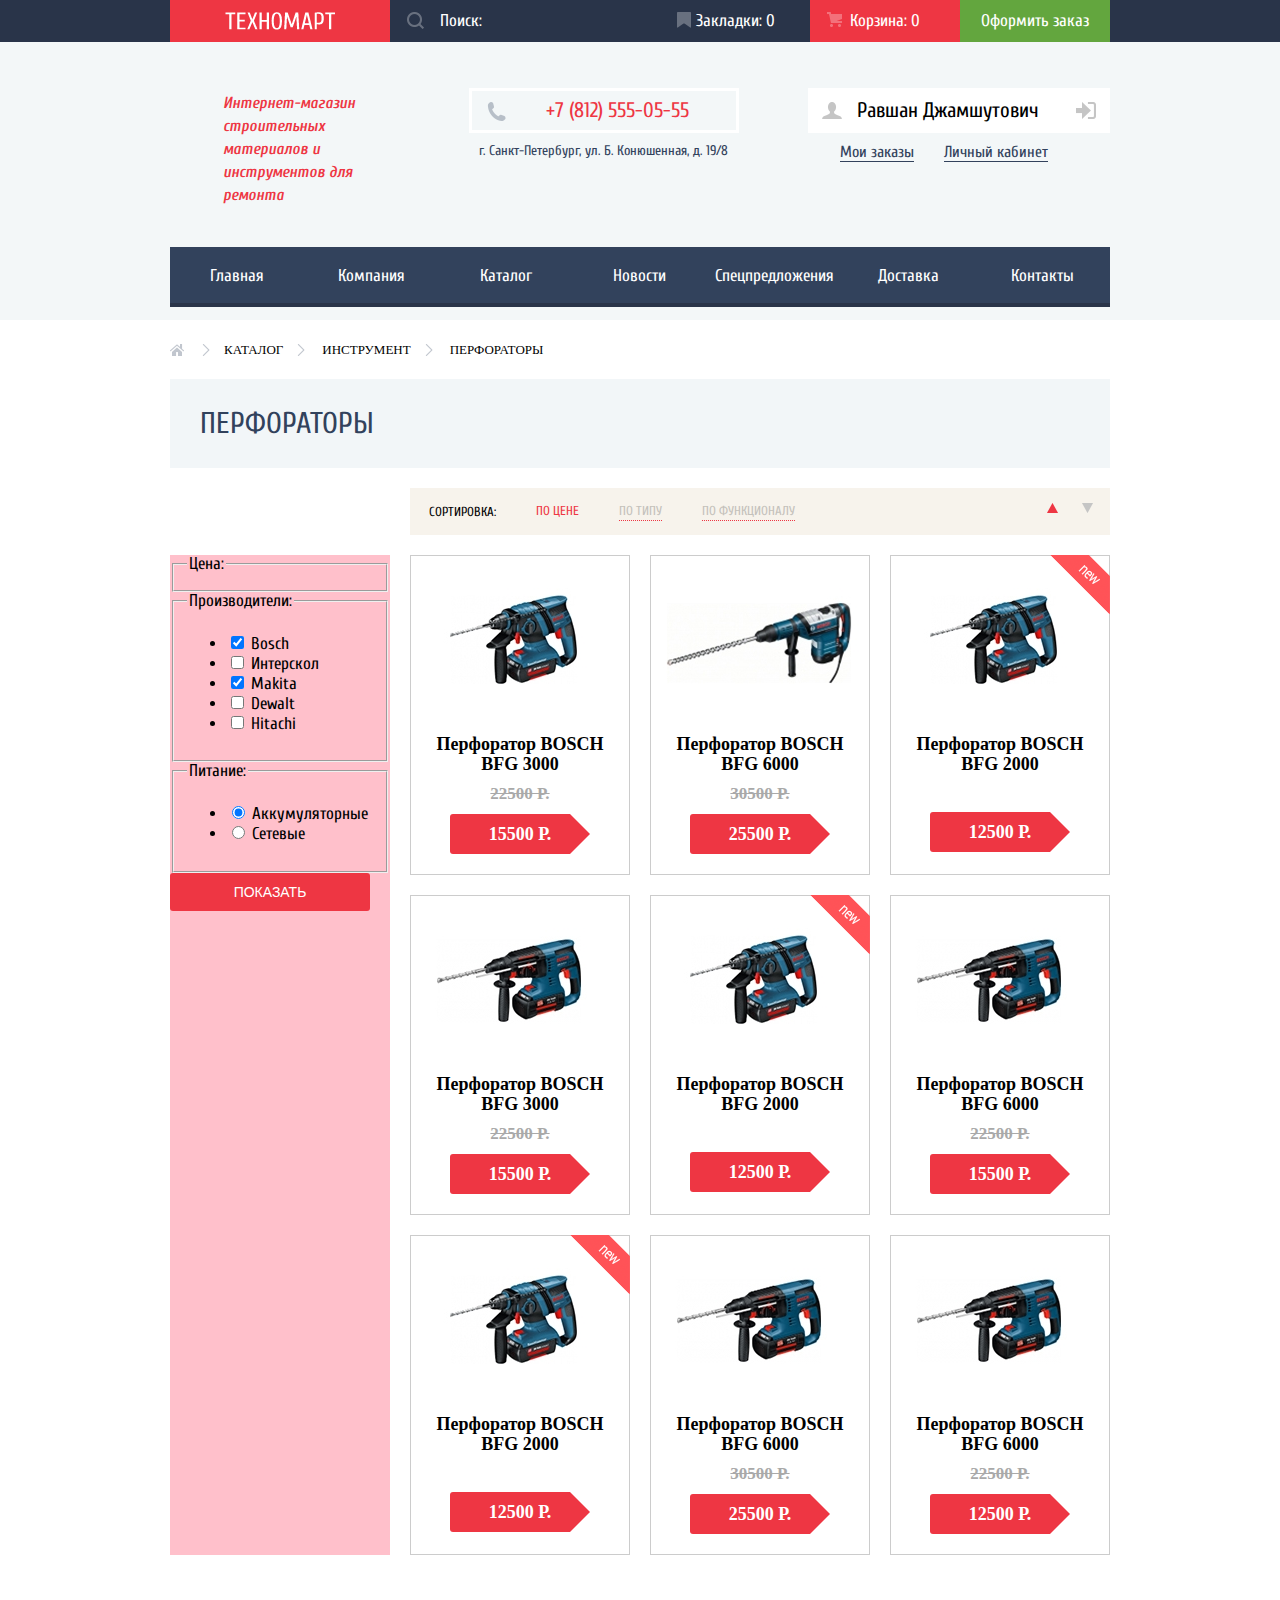
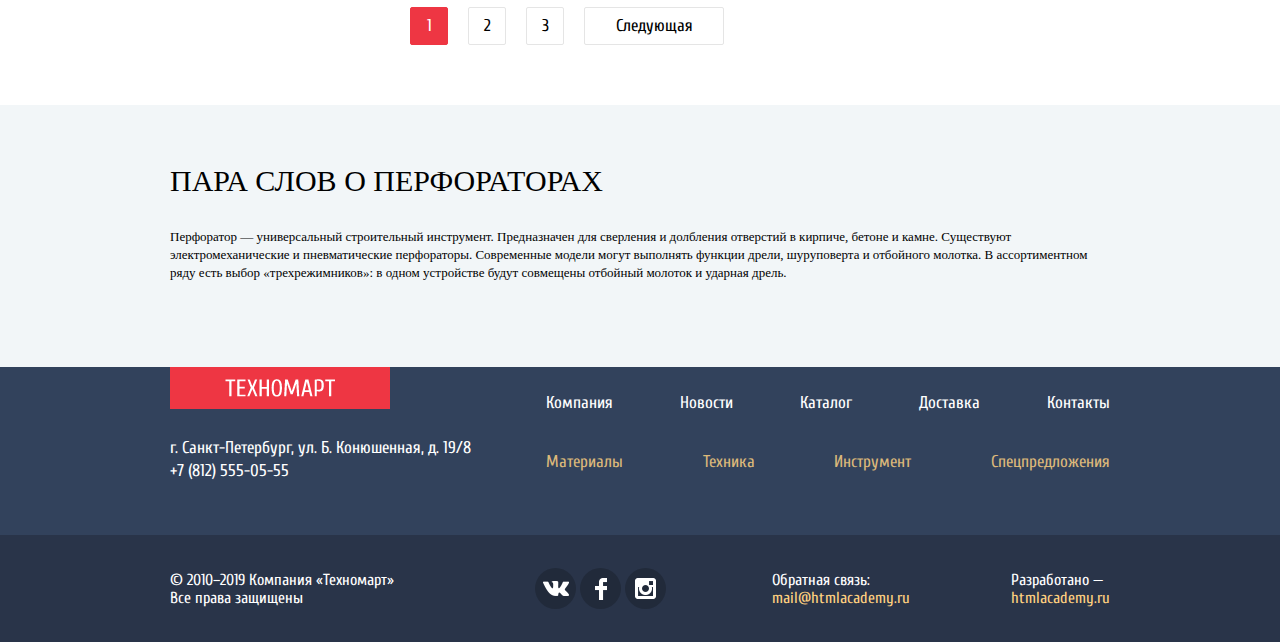
==== commit f115b72d: "add form" ====
--- a/catalog.html
+++ b/catalog.html
@@ -77,7 +77,50 @@
           </div>
         </div>
         <div class="catalog-wrapper">
-          <form class="filters"></form>
+          <form class="filters">
+            <fieldset class="filter-cost">
+              <legend class="filter-cost-title">Цена:</legend>
+            </fieldset>
+            <fieldset class="filter-producers">
+              <legend class="filter-producers-title">Производители:</legend>
+              <ul>
+                <li>
+                  <input class="filter-input-checkbox" type="checkbox" id="checkbox-1" name="checkbox-1" checked>
+                  <label for="checkbox-1">Bosch</label>
+                </li>
+                <li>
+                  <input class="filter-input-checkbox" type="checkbox" id="checkbox-2" name="checkbox-2">
+                  <label for="checkbox-2">Интерскол</label>
+                </li>
+                <li>
+                  <input class="filter-input-checkbox" type="checkbox" id="checkbox-3" name="checkbox-3" checked>
+                  <label for="checkbox-3">Makita</label>
+                </li>
+                <li>
+                  <input class="filter-input-checkbox" type="checkbox" id="checkbox-4" name="checkbox-4">
+                  <label for="checkbox-3">Dewalt</label>
+                </li>
+                <li>
+                  <input class="filter-input-checkbox" type="checkbox" id="checkbox-5" name="checkbox-5">
+                  <label for="checkbox-5">Hitachi</label>
+                </li>
+              </ul>
+            </fieldset>
+            <fieldset class="filter-power-supply">
+              <legend class="filter-power-supply-title">Питание:</legend>
+              <ul>
+                <li>
+                  <input class="filter-input-radio" type="radio" id="radio-1" name="radio" checked>
+                  <label for="checkbox-3">Аккумуляторные</label>
+                </li>
+                <li>
+                  <input class="filter-input-radio" type="radio" id="radio-2" name="radio">
+                  <label for="radio-2">Сетевые</label>
+                </li>
+              </ul>
+            </fieldset>
+            <button class=" form-button button" type="submit">Показать</button>
+          </form>
           <div class="catalog-list">
             <div class="catalog-item">
               <div class="actions">
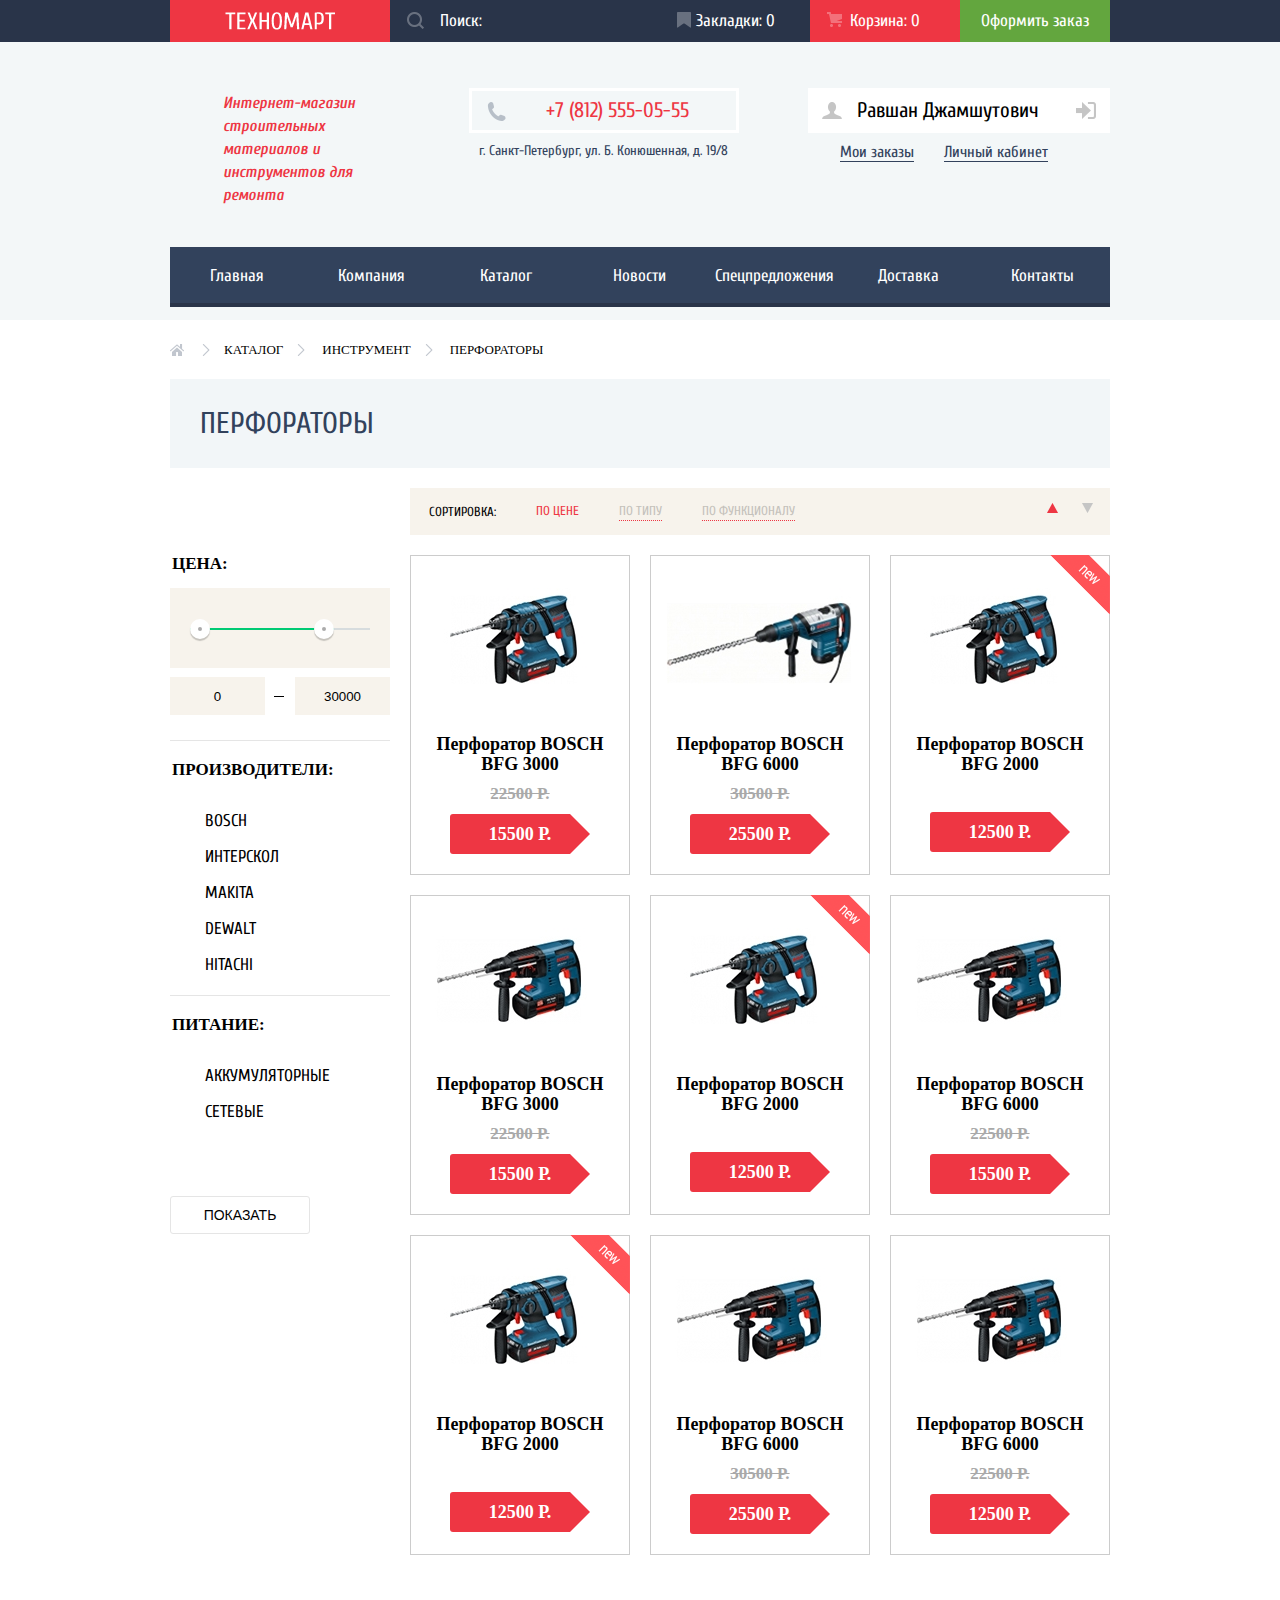
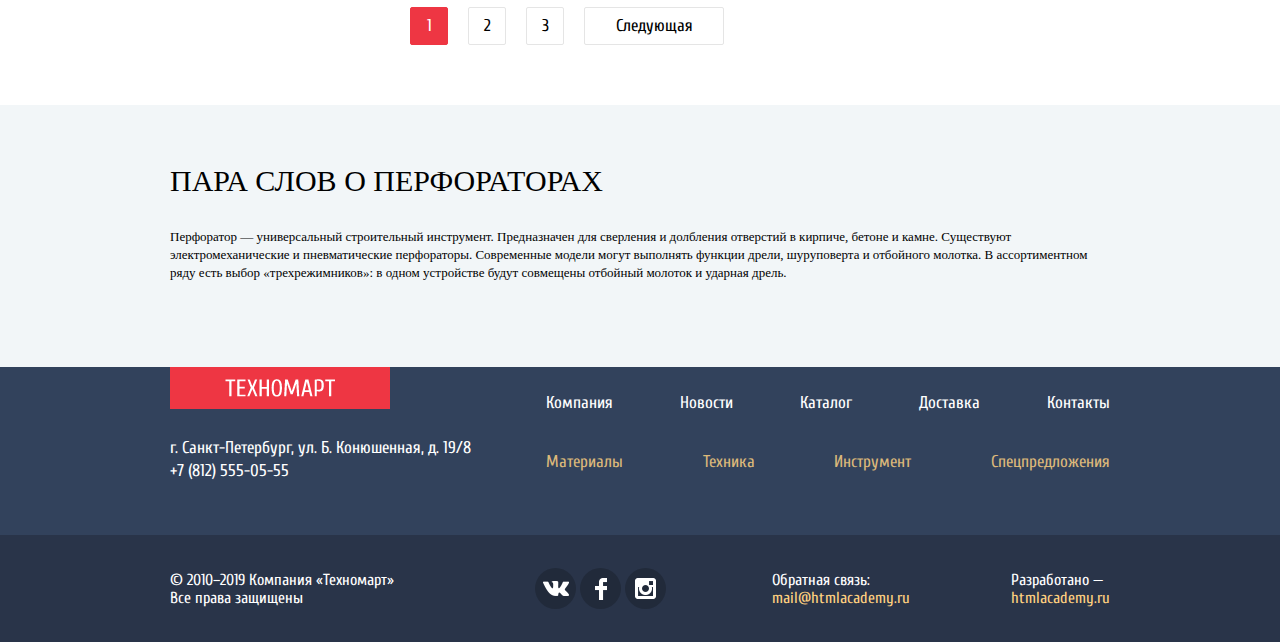
==== commit 0460a68d: "add range-controls in form" ====
--- a/catalog.html
+++ b/catalog.html
@@ -78,48 +78,63 @@
         </div>
         <div class="catalog-wrapper">
           <form class="filters">
-            <fieldset class="filter-cost">
-              <legend class="filter-cost-title">Цена:</legend>
+            <fieldset class="filter filter-cost">
+              <legend class="filter-title">Цена:</legend>
+              <div class="range-controls-block">
+                <div class="range-controls">
+                  <div class="scale">
+                    <div class="bar"></div>
+                  </div>
+                  <div class="range-toggle range-toggle-min"></div>
+                  <div class="range-toggle range-toggle-max"></div>
+                </div>
+              </div>  
+              <div class="price-controls">
+                <input class="min-price" type="text" id="min-price" name="min-price" value="0">
+                <label for="min-price"></label>
+                <input class="max-price" type="text" id="max-price" name="man-price" value="30000">
+                <label for="max-price"></label>
+              </div>
             </fieldset>
-            <fieldset class="filter-producers">
-              <legend class="filter-producers-title">Производители:</legend>
+            <fieldset class="filter filter-producers">
+              <legend class="filter-title">Производители:</legend>
               <ul>
                 <li>
                   <input class="filter-input-checkbox" type="checkbox" id="checkbox-1" name="checkbox-1" checked>
-                  <label for="checkbox-1">Bosch</label>
+                  <label class="filter-label-checkbox" for="checkbox-1">Bosch</label>
                 </li>
                 <li>
                   <input class="filter-input-checkbox" type="checkbox" id="checkbox-2" name="checkbox-2">
-                  <label for="checkbox-2">Интерскол</label>
+                  <label class="filter-label-checkbox" for="checkbox-2">Интерскол</label>
                 </li>
                 <li>
                   <input class="filter-input-checkbox" type="checkbox" id="checkbox-3" name="checkbox-3" checked>
-                  <label for="checkbox-3">Makita</label>
+                  <label class="filter-label-checkbox" for="checkbox-3">Makita</label>
                 </li>
                 <li>
                   <input class="filter-input-checkbox" type="checkbox" id="checkbox-4" name="checkbox-4">
-                  <label for="checkbox-3">Dewalt</label>
+                  <label class="filter-label-checkbox" for="checkbox-3">Dewalt</label>
                 </li>
                 <li>
                   <input class="filter-input-checkbox" type="checkbox" id="checkbox-5" name="checkbox-5">
-                  <label for="checkbox-5">Hitachi</label>
+                  <label class="filter-label-checkbox" for="checkbox-5">Hitachi</label>
                 </li>
               </ul>
             </fieldset>
-            <fieldset class="filter-power-supply">
-              <legend class="filter-power-supply-title">Питание:</legend>
+            <fieldset class=" filter filter-power-supply">
+              <legend class="filter-title">Питание:</legend>
               <ul>
                 <li>
                   <input class="filter-input-radio" type="radio" id="radio-1" name="radio" checked>
-                  <label for="checkbox-3">Аккумуляторные</label>
+                  <label class="filter-label-radio" for="checkbox-3">Аккумуляторные</label>
                 </li>
                 <li>
                   <input class="filter-input-radio" type="radio" id="radio-2" name="radio">
-                  <label for="radio-2">Сетевые</label>
+                  <label class="filter-label-radio" for="radio-2">Сетевые</label>
                 </li>
               </ul>
             </fieldset>
-            <button class=" form-button button" type="submit">Показать</button>
+            <button class="form-button button" type="submit">Показать</button>
           </form>
           <div class="catalog-list">
             <div class="catalog-item">
--- a/style.css
+++ b/style.css
@@ -1410,6 +1410,150 @@
   background-image: url("img/triangle-down.png");
 }
 
+.filters ul {
+  list-style: none;
+  margin: 0;
+  padding: 0;
+}
+
+.filter {
+  text-transform: uppercase;
+  border: none;
+  border-bottom: 1px solid #e5e5e5;
+  padding: 0;
+  margin: 0;
+  margin-bottom: 20px;
+}
+
+.filter-power-supply {
+  margin-bottom: 75px;
+  border-bottom: none;
+}
+
+.filter-producers {
+  padding-bottom: 21px;
+}
+
+.filter-title {
+  font-family: "PT Sans";
+  font-weight: bold;
+  text-transform: uppercase;
+  font-size: 17px;
+  margin-bottom: 15px;
+}
+
+.filter-label-checkbox,
+.filter-label-radio {
+  display: block;
+  padding-left: 35px;
+}
+
+.filter input {
+  appearance: none;
+}
+
+.form-button.button {
+  width: 140px;
+  background-color: transparent;
+  color: #000000;
+  border: 1px solid #e5e5e5;
+}
+
+.range-controls-block {
+  width: 100%;
+  height: 80px;
+  background-color: #f7f3ec;
+  padding-left: 20px;
+  padding-right: 20px;
+  padding-top: 40px;
+  padding-bottom: 30px;
+  box-sizing: border-box;
+
+  margin-bottom: 9px;
+}
+
+.range-controls {
+  position: relative;
+}
+
+.scale {
+  height: 2px;
+  background-color: #d7dcde;
+}
+.scale .bar {
+  width: 80%;
+  height: 2px;
+  background-color: #00ca74;
+}
+
+.range-toggle {
+  position: absolute;
+  top: -9px;
+  width: 4px;
+  height: 4px;
+  background: #ababab;
+  border: 8px solid #ffffff;
+  border-radius: 50%;
+  box-shadow: 0 2px 1px 0 rgba(0, 1, 1, 0.2);
+  cursor: pointer;
+}
+
+.range-toggle-min {
+  left: 0;
+}
+
+.range-toggle-max {
+  right: 20%;
+}
+
+
+.price-controls {
+  position: relative;
+}
+
+.price-controls input {
+  position: relative;
+  width: 95px;
+  height: 38px;
+  text-align: center;
+  background-color: #f7f3ec;
+  border: none;
+  box-sizing: border-box;
+  padding: 0;
+}
+
+.price-controls .min-price {
+  margin-right: 30px;
+}
+
+.max-price {
+  margin-right: 0;
+}
+
+.price-controls::after {
+  content: "";
+  position: absolute;
+  display: block;
+  width: 10px;
+  height: 1px; 
+  right: 48%;
+  top: 30%;
+  background-color: #000000;
+}
+
+.price-controls {
+  display: flex;
+  padding-bottom: 25px;
+}
+
+.form-button:hover,
+.form-button:active {
+  width: 140px;
+  background-color: #e5e5e5;
+  border: 1px solid #e5e5e5;
+  box-sizing: border-box;
+}
+
 .catalog-wrapper {
   display: grid;
   grid-template-columns: 220px 700px;
@@ -1421,10 +1565,6 @@
   display: grid;
   grid-template-columns: auto auto auto;
   gap: 20px;
-}
-
-.filters {
-  background-color: pink;
 }
 
 .info-tool {
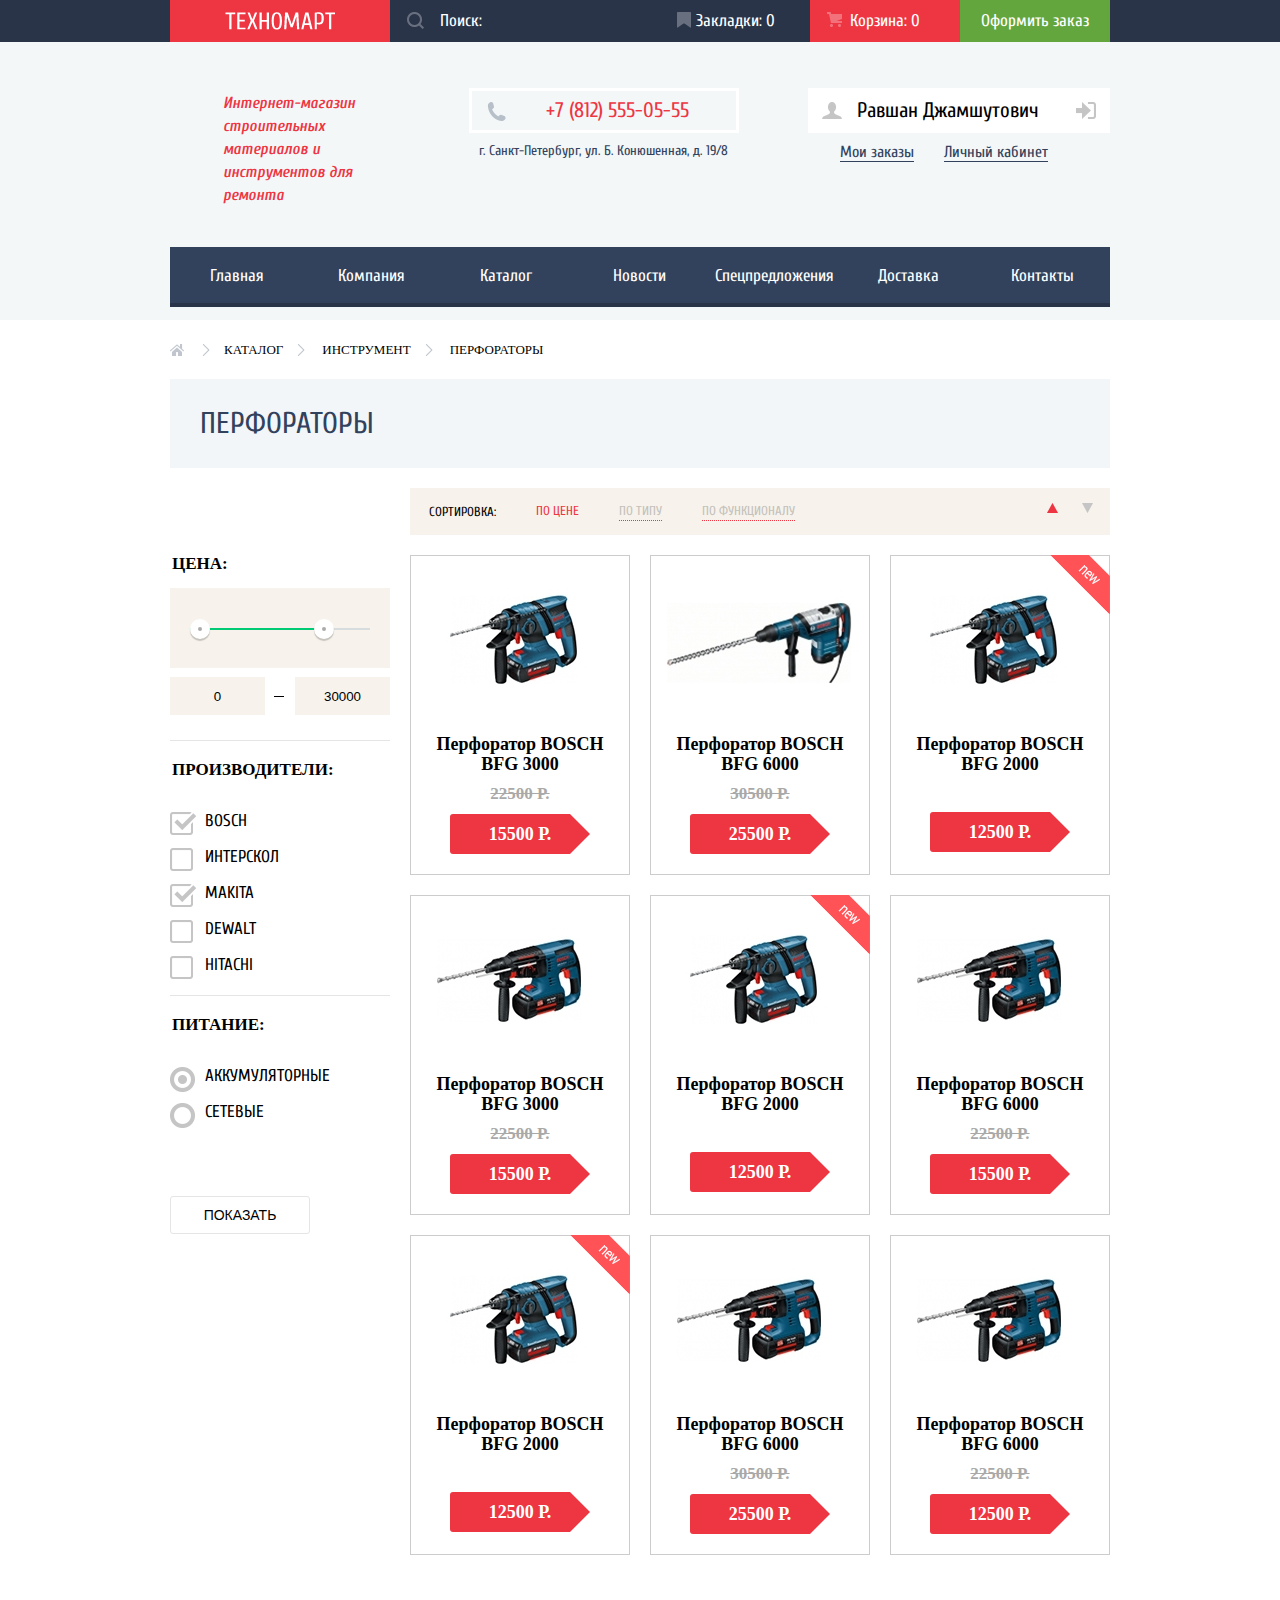
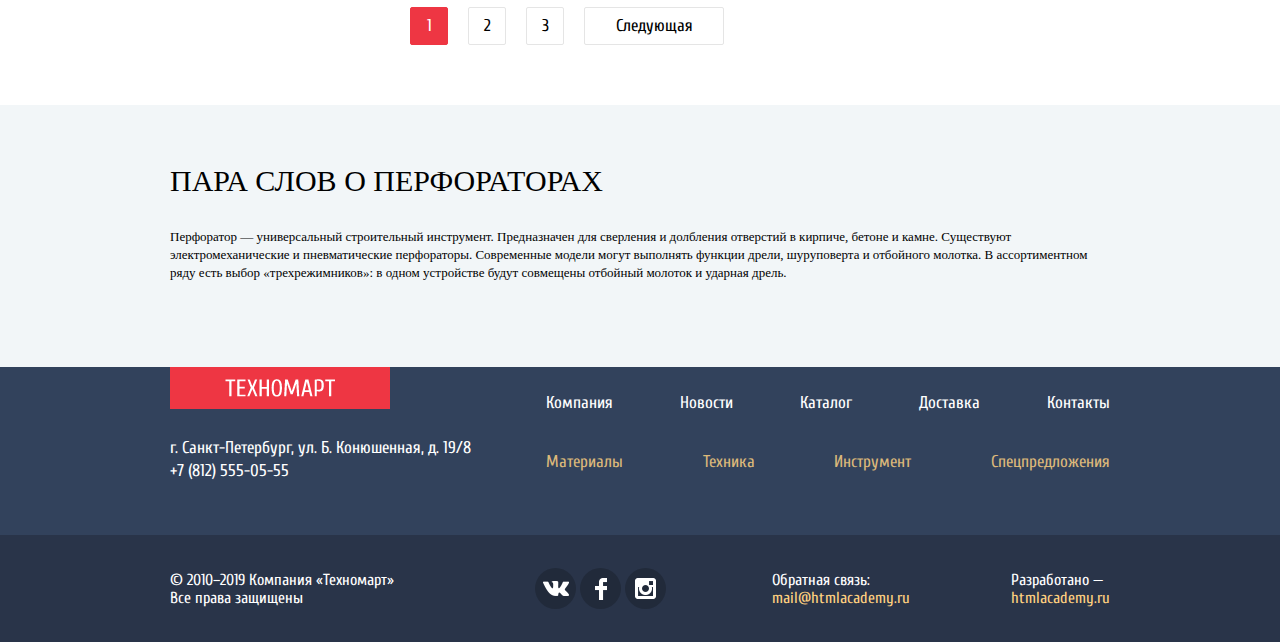
==== commit 41c9028e: "add checkbox,radio buttons in form" ====
--- a/catalog.html
+++ b/catalog.html
@@ -101,23 +101,23 @@
               <ul>
                 <li>
                   <input class="filter-input-checkbox" type="checkbox" id="checkbox-1" name="checkbox-1" checked>
-                  <label class="filter-label-checkbox" for="checkbox-1">Bosch</label>
+                  <label class="filter-label-checkbox" for="checkbox-1"><span class="checkbox"></span>Bosch</label>
                 </li>
                 <li>
                   <input class="filter-input-checkbox" type="checkbox" id="checkbox-2" name="checkbox-2">
-                  <label class="filter-label-checkbox" for="checkbox-2">Интерскол</label>
+                  <label class="filter-label-checkbox" for="checkbox-2"><span class="checkbox"></span>Интерскол</label>
                 </li>
                 <li>
                   <input class="filter-input-checkbox" type="checkbox" id="checkbox-3" name="checkbox-3" checked>
-                  <label class="filter-label-checkbox" for="checkbox-3">Makita</label>
+                  <label class="filter-label-checkbox" for="checkbox-3"><span class="checkbox"></span>Makita</label>
                 </li>
                 <li>
                   <input class="filter-input-checkbox" type="checkbox" id="checkbox-4" name="checkbox-4">
-                  <label class="filter-label-checkbox" for="checkbox-3">Dewalt</label>
+                  <label class="filter-label-checkbox" for="checkbox-4"><span class="checkbox"></span>Dewalt</label>
                 </li>
                 <li>
                   <input class="filter-input-checkbox" type="checkbox" id="checkbox-5" name="checkbox-5">
-                  <label class="filter-label-checkbox" for="checkbox-5">Hitachi</label>
+                  <label class="filter-label-checkbox" for="checkbox-5"><span class="checkbox"></span>Hitachi</label>
                 </li>
               </ul>
             </fieldset>
@@ -126,11 +126,11 @@
               <ul>
                 <li>
                   <input class="filter-input-radio" type="radio" id="radio-1" name="radio" checked>
-                  <label class="filter-label-radio" for="checkbox-3">Аккумуляторные</label>
+                  <label class="filter-label-radio" for="radio-1"><span class="radio"></span>Аккумуляторные</label>
                 </li>
                 <li>
                   <input class="filter-input-radio" type="radio" id="radio-2" name="radio">
-                  <label class="filter-label-radio" for="radio-2">Сетевые</label>
+                  <label class="filter-label-radio" for="radio-2"><span class="radio"></span>Сетевые</label>
                 </li>
               </ul>
             </fieldset>
--- a/style.css
+++ b/style.css
@@ -1444,12 +1444,45 @@
 
 .filter-label-checkbox,
 .filter-label-radio {
+  position: relative;
   display: block;
   padding-left: 35px;
 }
 
 .filter input {
   appearance: none;
+}
+
+.checkbox {
+  position: absolute;
+  display: block;
+  width: 23px;
+  height: 23px;
+  left:0;
+  background-image: url("img/checkbox-off.png");
+  background-repeat: no-repeat;
+}
+
+.filter-input-checkbox:checked + .filter-label-checkbox .checkbox {
+  width: 27px;
+  height: 23px;
+  background-image: url("img/checkbox-on.png");
+}
+
+.filter-input-radio:checked + .filter-label-radio .radio {
+  width: 25px;
+  height: 25px;
+  background-image: url("img/radio-on.png");
+}
+
+.radio {
+  position: absolute;
+  display: block;
+  width: 25px;
+  height: 25px;
+  left:0;
+  background-image: url("img/radio-off.png");
+  background-repeat: no-repeat;
 }
 
 .form-button.button {
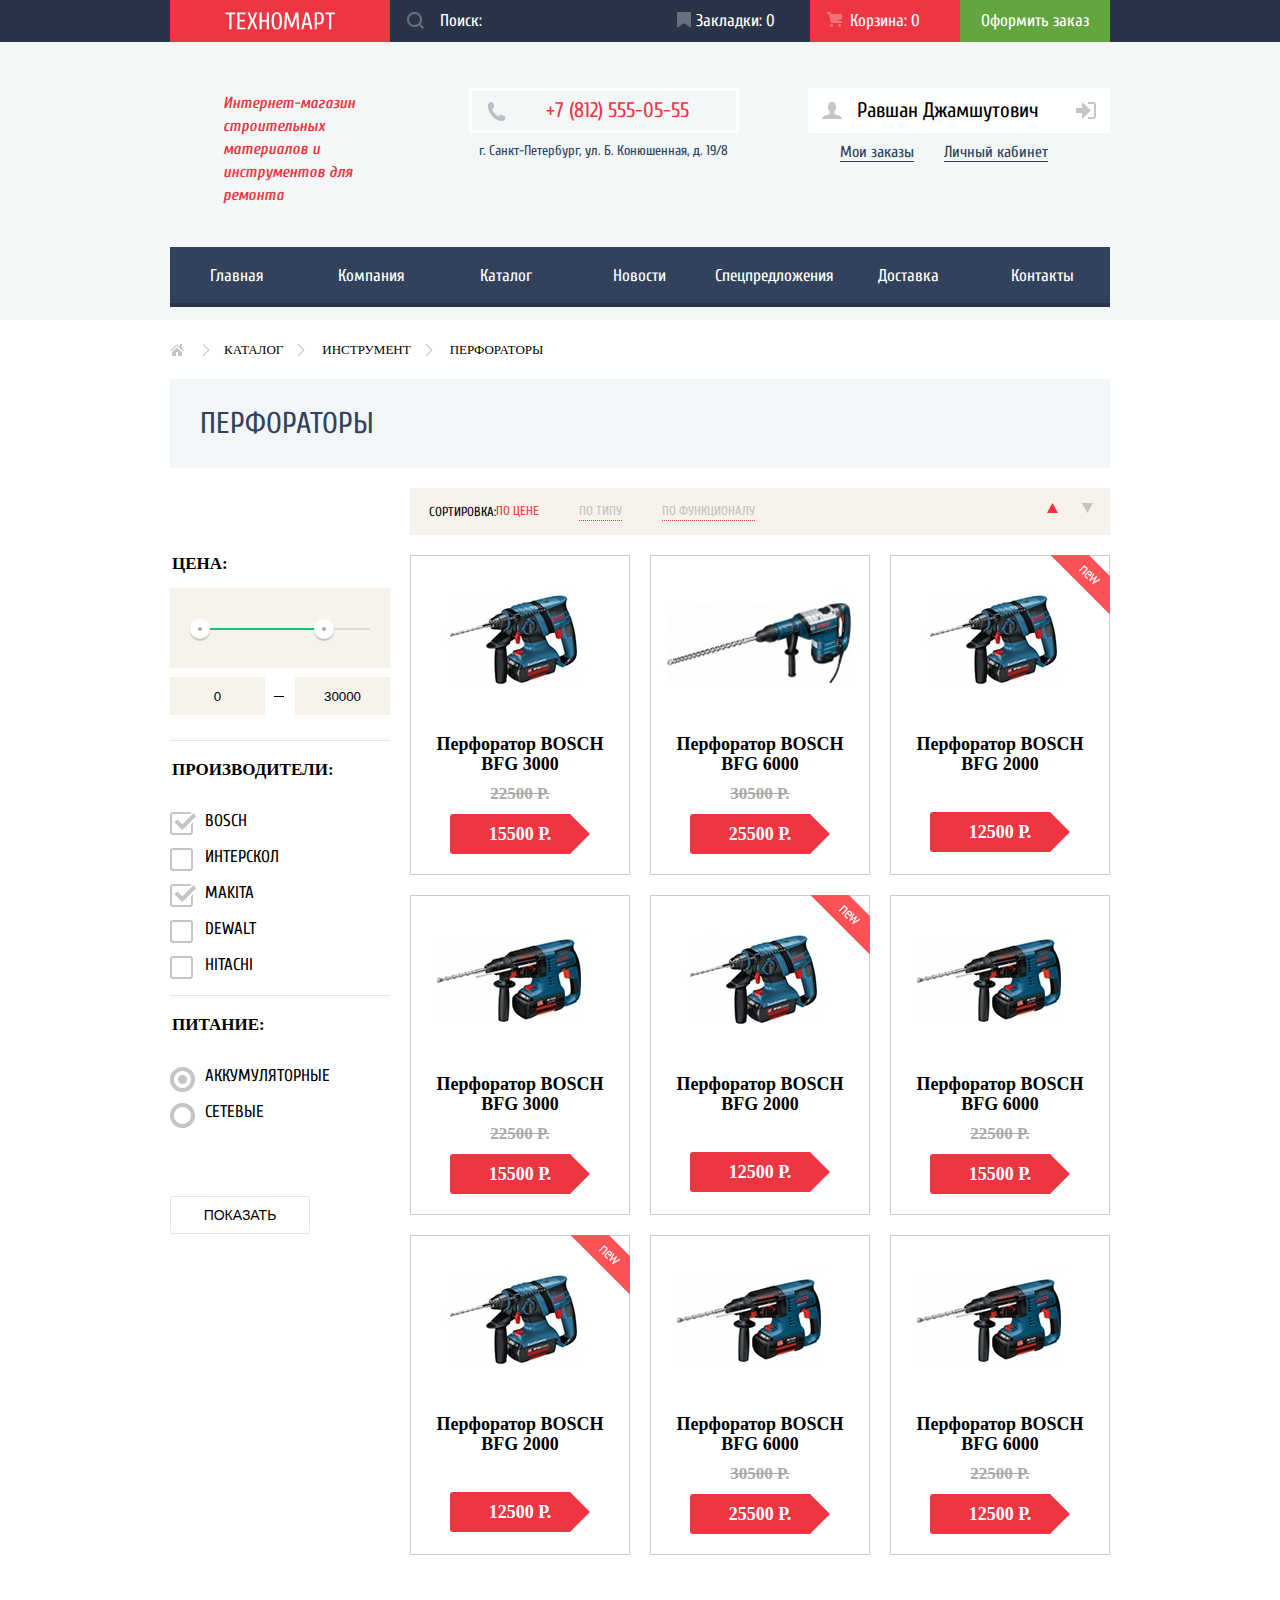
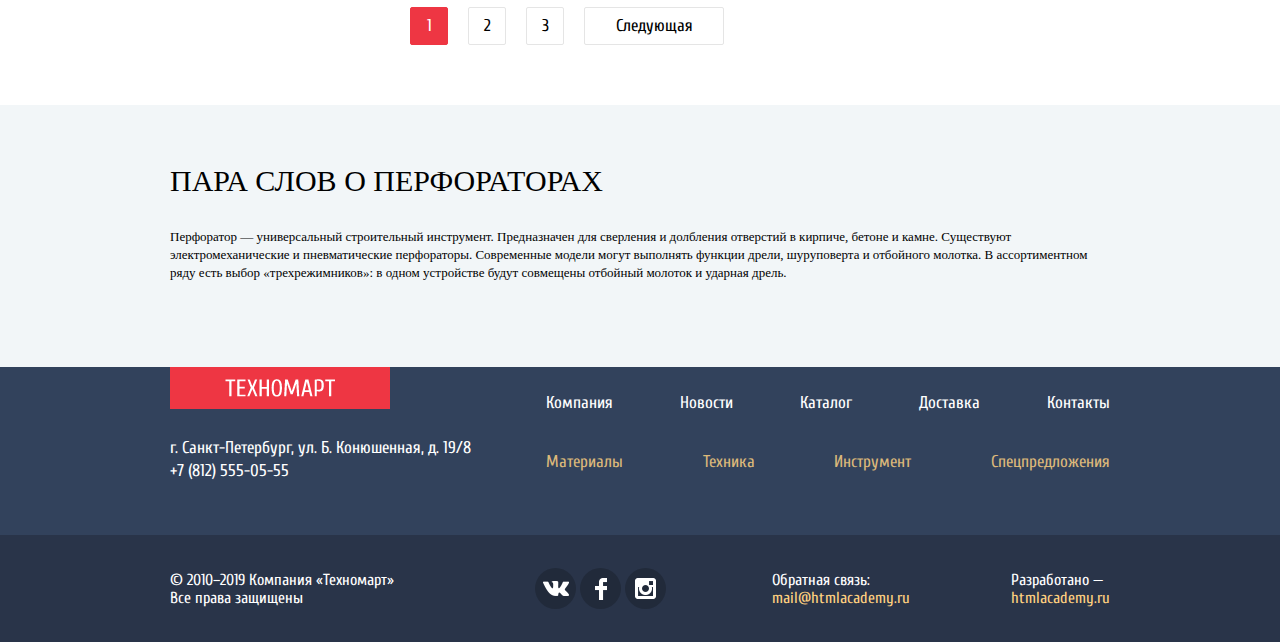
==== commit 5ff1b1a4: "correct html" ====
--- a/catalog.html
+++ b/catalog.html
@@ -13,7 +13,7 @@
         <div class="navigator-container">
           <div class="navigator-wrapper">
             <div class="header-logo logo">
-              <a class="logo" href="#">
+              <a class="logo" href="index.html">
                 <img src="img/logo.png" width="110" height="18" alt="Логотип техномарта">
               </a>
             </div>
@@ -66,18 +66,18 @@
         </div>
         <div class="sorting">
           <span class="sorting-title">Сортировка:</span>
-          <ul class="sorting-items">
+          <div class="sorting-items">
             <a class="sorting-item sorting-item-active" href="#">По цене</a>
             <a class="sorting-item" href="#">По типу</a>
             <a class="sorting-item" href="#">По функционалу</a>
-          </ul>
+          </div>
           <div class="amount-sorting">
             <a href="#" class=" triangle triangle-up" aria-label="Отсортировать по возрастанию"></a>
             <a href="#" class=" triangle triangle-down" aria-label="Отсортировать по убыванию"></a>
           </div>
         </div>
         <div class="catalog-wrapper">
-          <form class="filters">
+          <form class="filters" action="https://echo.htmlacademy.ru/" method="get">
             <fieldset class="filter filter-cost">
               <legend class="filter-title">Цена:</legend>
               <div class="range-controls-block">
@@ -254,13 +254,13 @@
           <a class="page-link page-link-next" href="#" aria-label="Следующая страница">Следующая</a>
         </div>
       </div>
-    </div>
-    <div class="info-tool">
-      <div class="info-tool-wrapper">
-        <h2 class="tool-title">Пара слов о перфораторах</h2>
-        <p class="tool-desc">Перфоратор — универсальный строительный инструмент. Предназначен для сверления и долбления отверстий в кирпиче, бетоне и камне. Существуют электромеханические и пневматические перфораторы. Современные модели могут выполнять функции дрели, шуруповерта и отбойного молотка. В ассортиментном ряду есть выбор «трехрежимников»: в одном устройстве будут совмещены отбойный молоток и ударная дрель.</p>
-      </div>  
+      <div class="info-tool">
+        <div class="info-tool-wrapper">
+          <h2 class="tool-title">Пара слов о перфораторах</h2>
+          <p class="tool-desc">Перфоратор — универсальный строительный инструмент. Предназначен для сверления и долбления отверстий в кирпиче, бетоне и камне. Существуют электромеханические и пневматические перфораторы. Современные модели могут выполнять функции дрели, шуруповерта и отбойного молотка. В ассортиментном ряду есть выбор «трехрежимников»: в одном устройстве будут совмещены отбойный молоток и ударная дрель.</p>
+        </div>  
       </div>
+    </main>  
     <footer class="main-footer">
       <div class="first-footer-container">
         <div class="first-footer">
@@ -307,4 +307,5 @@
         </div> 
       </div>
     </footer>
-  </main>+  </body>
+</html>  --- a/style.css
+++ b/style.css
@@ -1196,6 +1196,16 @@
   margin-right: 30px;
 }
 
+.user-links .user-link:hover{
+  color: #ee3643;
+  border-bottom: 1px solid #ee3643;
+}
+
+.user-links .user-link:active {
+  color: #b7bfc8;
+  border-bottom: 1px solid #b7bfc8;
+}
+
 .profile-navigation .profile-block {
   position: relative;
   min-width: 186px;
@@ -1213,6 +1223,10 @@
   margin-bottom: 10px;
 }
 
+.profile-navigation .profile-block:active {
+  color: #b2b2b2;
+}
+
 .profile-navigation {
   display: flex;
   flex-direction: column;
@@ -1304,6 +1318,11 @@
 .search-link:hover,
 .search-link:active {
   border-bottom: 1px solid #000000;
+}
+
+.search-link:active {
+  color: #b2b2b2;
+  border-bottom: 1px solid #b2b2b2;
 }
 
 .search-item {
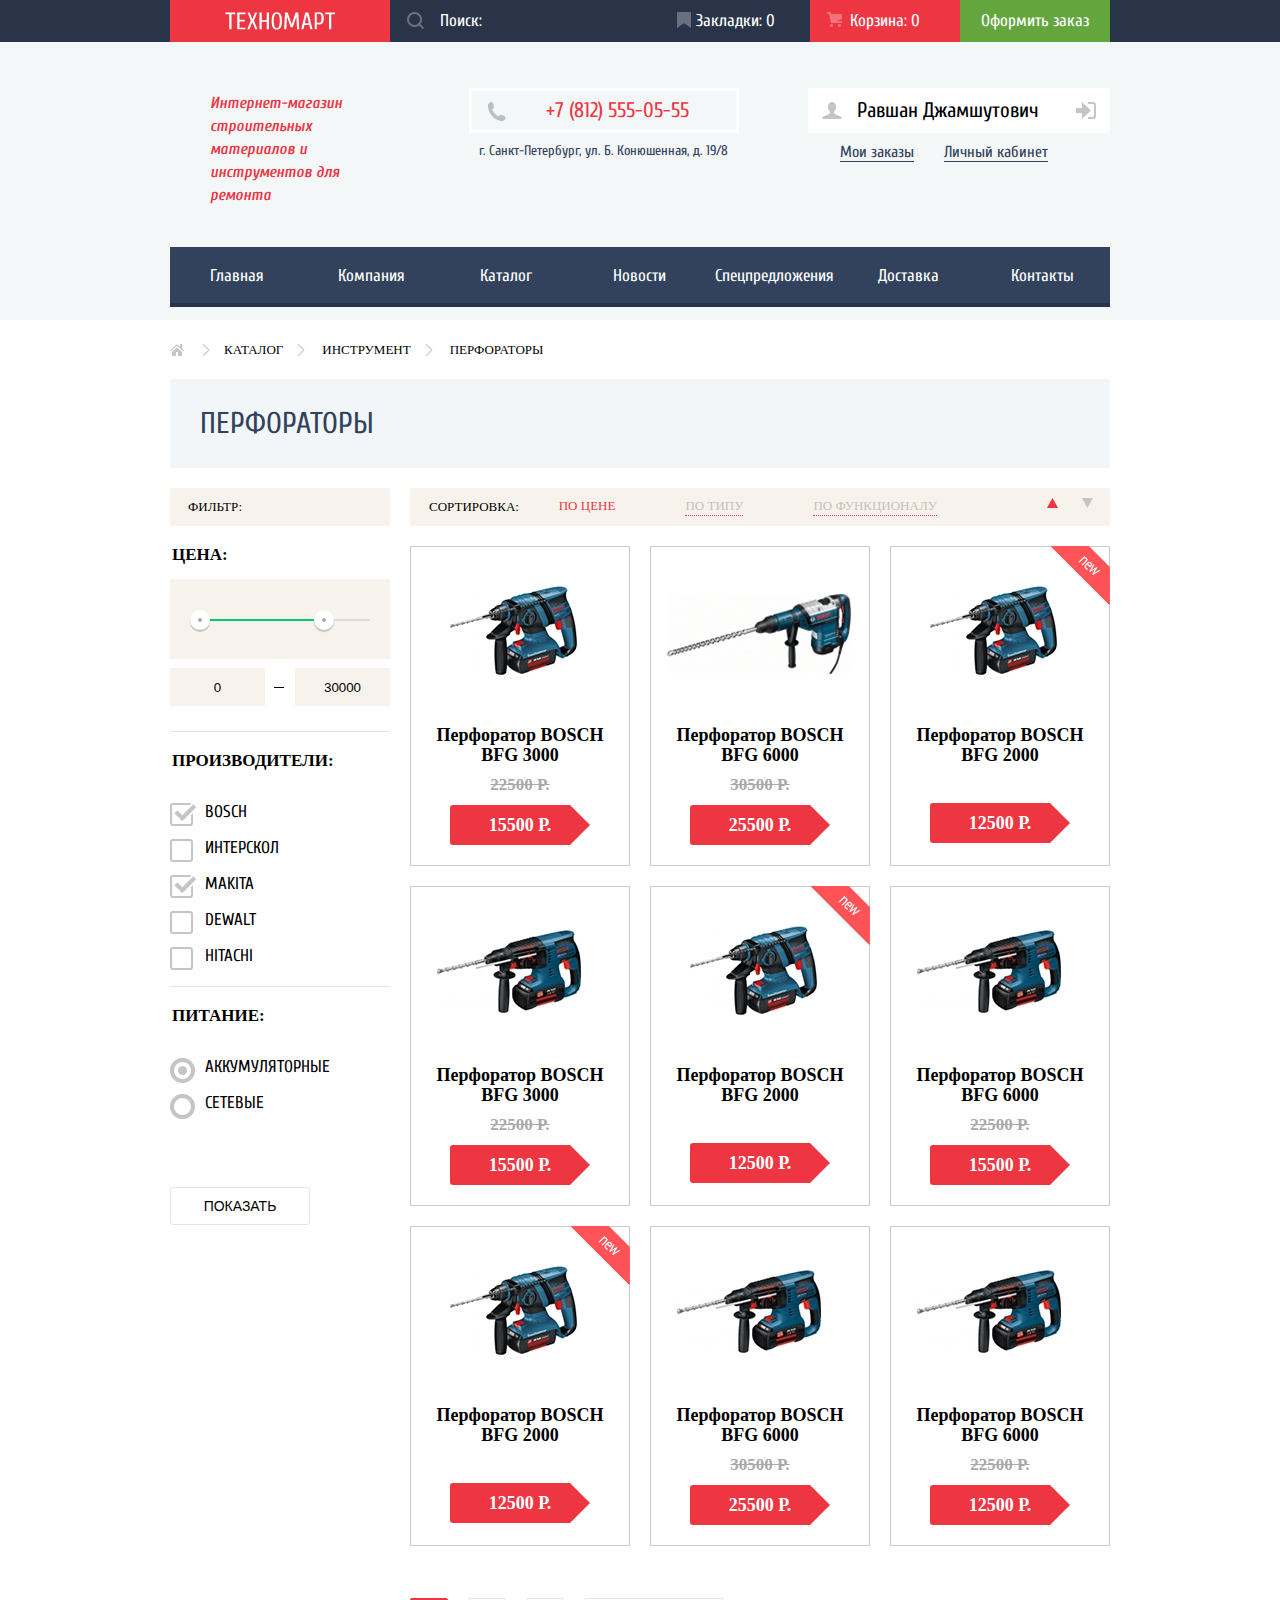
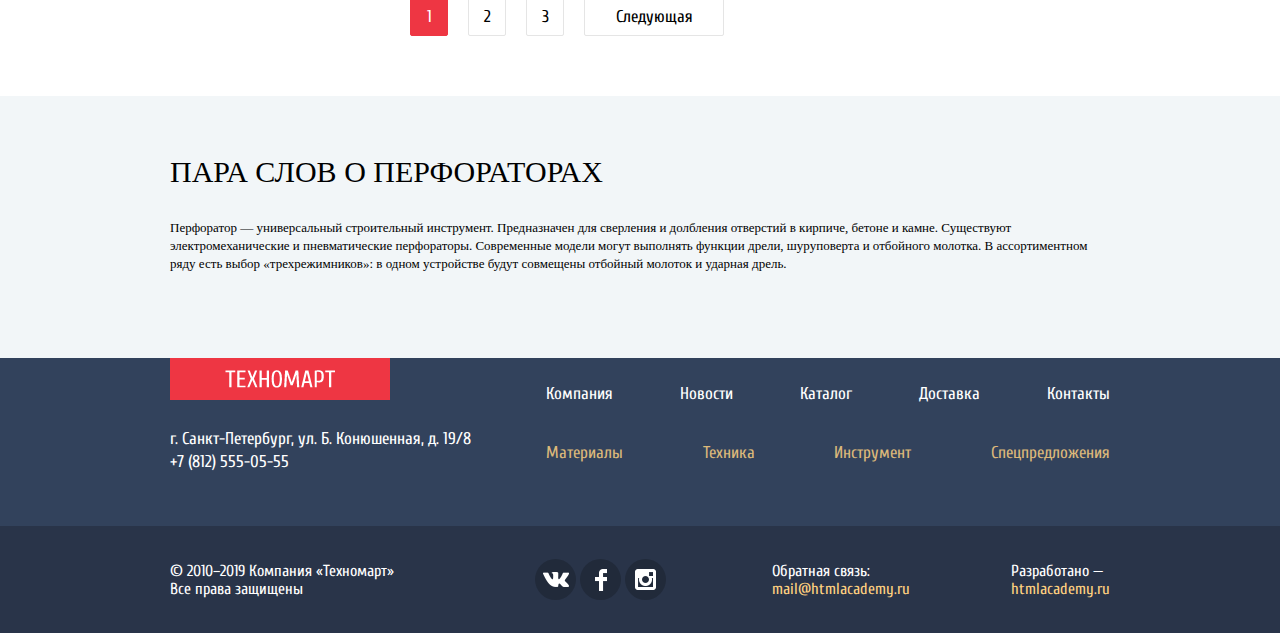
==== commit 66c3fc31: "add new styles for header" ====
--- a/catalog.html
+++ b/catalog.html
@@ -64,18 +64,23 @@
         <div class="instrument-title-block">
           <h1 class="instrument-title">Перфораторы</h1>
         </div>
-        <div class="sorting">
-          <span class="sorting-title">Сортировка:</span>
-          <div class="sorting-items">
-            <a class="sorting-item sorting-item-active" href="#">По цене</a>
-            <a class="sorting-item" href="#">По типу</a>
-            <a class="sorting-item" href="#">По функционалу</a>
-          </div>
-          <div class="amount-sorting">
-            <a href="#" class=" triangle triangle-up" aria-label="Отсортировать по возрастанию"></a>
-            <a href="#" class=" triangle triangle-down" aria-label="Отсортировать по убыванию"></a>
-          </div>
-        </div>
+        <div class="sorting-wrapper">
+          <div class="filter-block">
+            <span class="filter-text">Фильтр:</span>
+          </div>
+          <div class="sorting">
+            <span class="sorting-title">Сортировка:</span>
+            <div class="sorting-items">
+              <a class="sorting-item sorting-item-active" href="#">По цене</a>
+              <a class="sorting-item" href="#">По типу</a>
+              <a class="sorting-item" href="#">По функционалу</a>
+            </div>
+            <div class="amount-sorting">
+              <a href="#" class=" triangle triangle-up" aria-label="Отсортировать по возрастанию"></a>
+              <a href="#" class=" triangle triangle-down" aria-label="Отсортировать по убыванию"></a>
+            </div>
+          </div>
+        </div>  
         <div class="catalog-wrapper">
           <form class="filters" action="https://echo.htmlacademy.ru/" method="get">
             <fieldset class="filter filter-cost">
--- a/style.css
+++ b/style.css
@@ -174,13 +174,13 @@
 
 .designation {
   width: 196px;
-  margin: 50px 70px 40px 53px;
-  padding: 0;
   font-size: 16px;
   font-style: italic;
   font-family: "Cuprum";
   line-height: 23px;
   font-weight: 600;
+  padding: 50px 70px 40px 40px;
+  margin: 0;
 }
 
 .contacts {
@@ -934,7 +934,6 @@
 
 .service-item-wrapper .service-item-desc {
   max-width: 320px;
-  margin-bottom: 30px;
 } 
 
 .services .container {
@@ -1360,28 +1359,54 @@
   font-weight: 400;
 }
 
+.sorting-wrapper {
+  display: grid;
+  grid-template-columns: 220px 700px;
+  gap: 20px;
+}
+
+.filter-block {
+  display: flex;
+  align-items: center;
+  /* width: 220px; */
+  height: 38px;
+  background-color: #f7f3ec;
+  padding-left: 18px;
+  padding-right: 18px;
+  box-sizing: border-box;
+}
+
+
+.filter-text { 
+  
+  text-transform: uppercase;
+  font-size: 13px;
+  font-family: "PT Sans";
+}
+
 .sorting {
   display: flex;
   background-color: #f7f3ec;
   align-items: center;
+  font-family: "PT Sans";
   padding-left: 19px;
   padding-right: 17px;
-  padding-top: 14px;
-  padding-bottom: 14px; 
-  margin-left: 240px;
+  padding-top: 9px;
+  padding-bottom: 10px; 
   margin-bottom: 20px;
 }
 
 .sorting-title {
   text-transform: uppercase;
   margin: 0;
-  font-size: 13px;
+  font-size: 13px; 
 }
 
 .sorting-items {
   display: flex;
   list-style: none;
   margin: 0;
+  margin-left: auto;
 }
 
 .sorting-item {
@@ -1390,7 +1415,7 @@
   border-bottom: 1px dotted #ee3643;
   font-size: 13px;
   color: #c4c1bb;
-  margin-right: 40px;
+  margin-right: 70px;
 }
 
 .sorting-item:hover {
